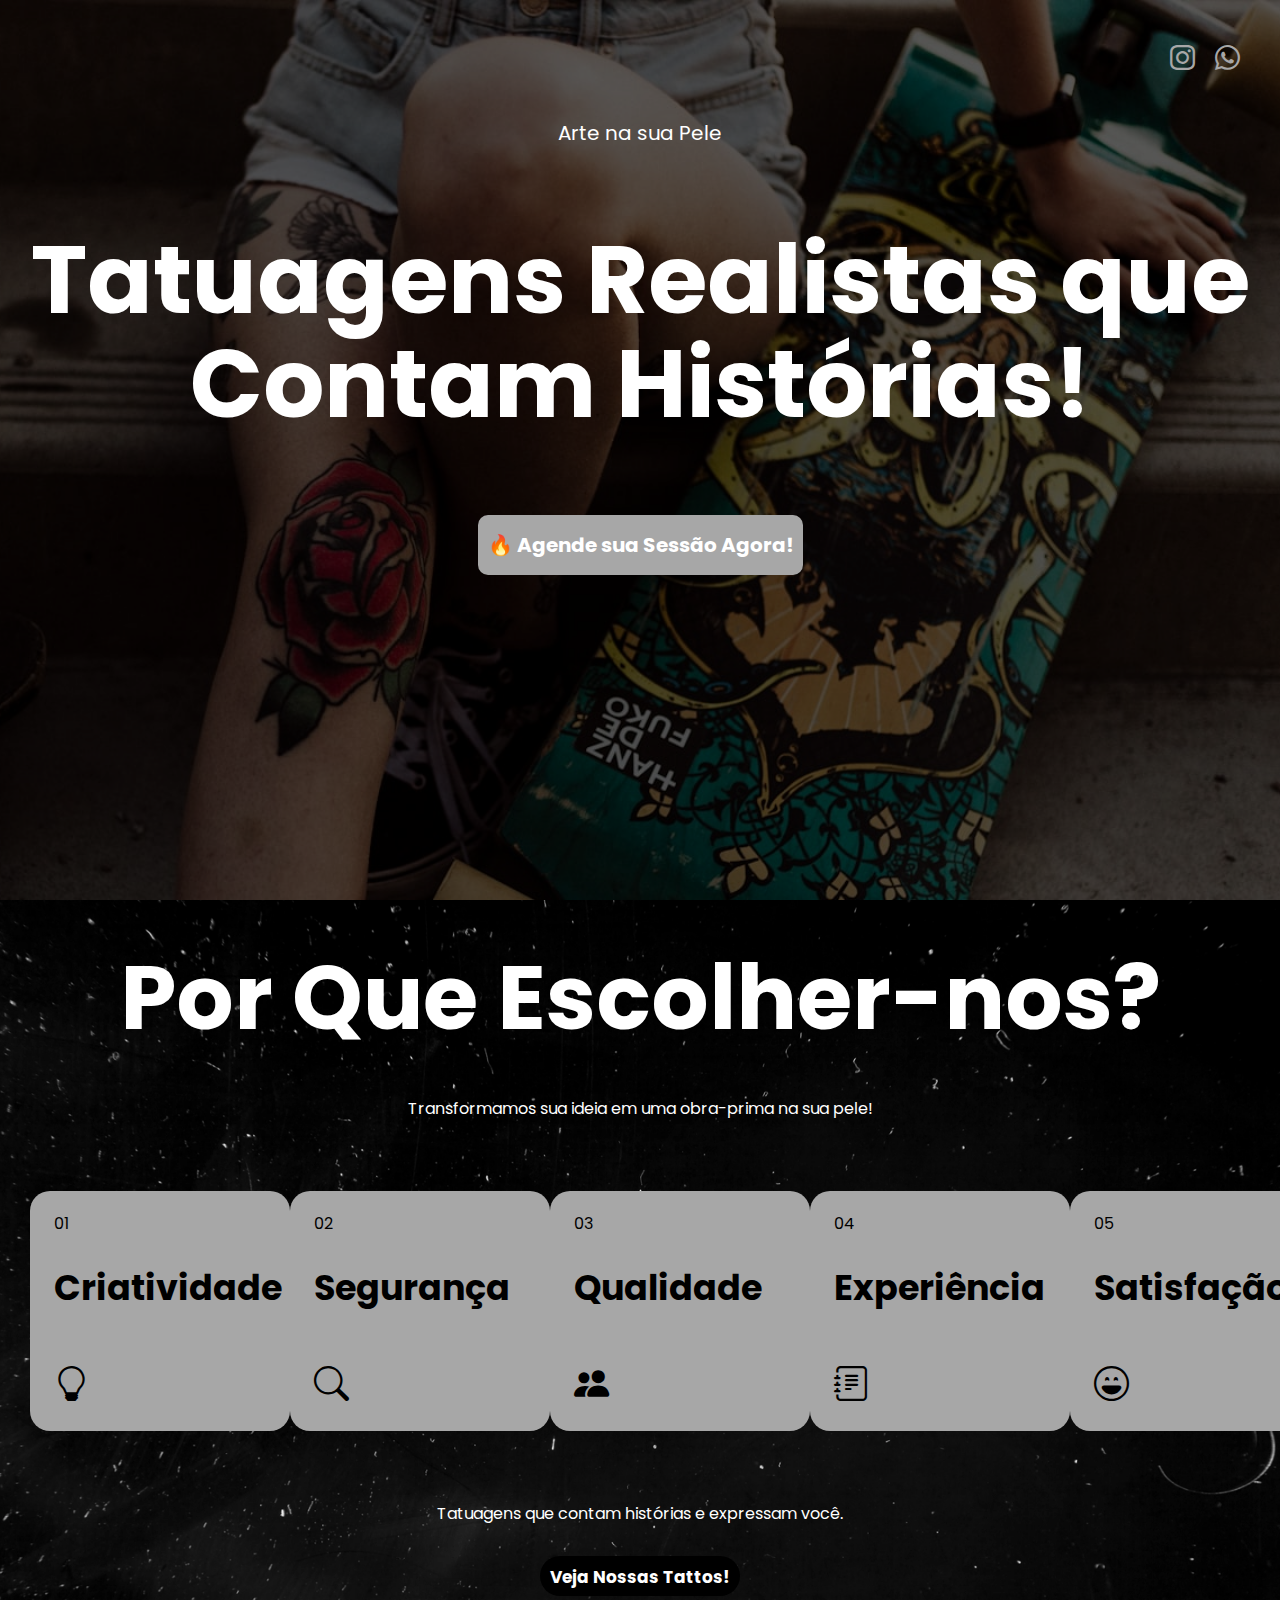
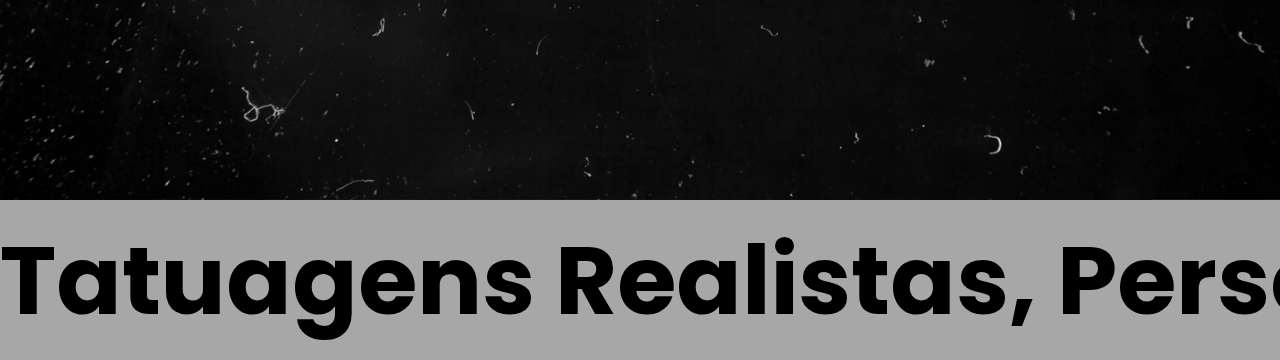
==== index.html @ 401345b1 "Add files via upload" ====
<!DOCTYPE html>
<html lang="pt-br">
<head>
    <meta charset="UTF-8">
    <meta name="viewport" content="width=device-width, initial-scale=1.0">
    <title>Document</title>

    <link rel="stylesheet" href="css/index/style.css">
    <!-- GOOGLE FONTS -->
    <link rel="preconnect" href="https://fonts.googleapis.com">
    <link rel="preconnect" href="https://fonts.gstatic.com" crossorigin>
    <link href="https://fonts.googleapis.com/css2?family=Imperial+Script&family=Poppins:ital,wght@0,100;0,200;0,300;0,400;0,500;0,600;0,700;0,800;0,900;1,100;1,200;1,300;1,400;1,500;1,600;1,700;1,800;1,900&family=Sora:wght@100..800&display=swap" rel="stylesheet">
    <!-- GOOGLE FONTS -->

    <!-- BOOTSTRAP -->
    <link rel="stylesheet" href="https://cdn.jsdelivr.net/npm/bootstrap-icons@1.11.3/font/bootstrap-icons.min.css">
    <!-- BOOTSTRAP -->
</head>
<body>

    <main>
        <section class="home">
            <div class="opacity">

                <div class="socials">
                    <a href=""><i class="bi bi-instagram"></i></a>
                    <a href=""><i class="bi bi-whatsapp"></i></a>
                </div>

                <div class="txt-home">
                    <p>Arte na sua Pele</p>
                    <h1>Tatuagens Realistas que Contam Histórias!</h1>
                    <a href=""><button>🔥 Agende sua Sessão Agora!</button></a>
                </div>
            </div>
        </section>

        <section class="sobre">

            <div class="txt-sobre">
                <h1>Por Que Escolher-nos?</h1>

                <p>Transformamos sua ideia em uma obra-prima na sua pele!</p>

                <div class="container-sobre">

                    <div class="box-sobre">
                        <div class="txt-box-sobre">
                            <p>01</p>
                            <h3>Criatividade</h3>
                        </div>
                        <i class="bi bi-lightbulb"></i>
                    </div>

                    <div class="box-sobre">
                        <div class="txt-box-sobre">
                            <p>02</p>
                            <h3>Segurança</h3>
                        </div>
                        <i class="bi bi-search"></i>
                    </div>

                    <div class="box-sobre">
                        <div class="txt-box-sobre">
                            <p>03</p>
                            <h3>Qualidade</h3>
                        </div>
                        <i class="bi bi-people-fill"></i>
                    </div>

                    <div class="box-sobre">
                        <div class="txt-box-sobre">
                            <p>04</p>
                            <h3>Experiência</h3>
                        </div>
                        <i class="bi bi-journal-text"></i>
                    </div>

                    <div class="box-sobre">
                        <div class="txt-box-sobre">
                            <p>05</p>
                            <h3>Satisfação</h3>
                        </div>
                        <i class="bi bi-emoji-laughing"></i>
                    </div>

                </div>

                <p>Tatuagens que contam histórias e expressam você.</p>
                
                <a href="tattos.html"><button>Veja Nossas Tattos!</button></a>
            </div>

        </section>

        <div class="rolagem">
            <div class="container-rolagem">
                <div class="h1">
                    <h1>
                        Tatuagens Realistas, Personalizadas e Excluisivas *
                    </h1>
                </div>
                <div class="h1">
                    <h1>
                        Tatuagens Realistas, Personalizadas e Excluisivas *
                    </h1>
                </div>
                <div class="h1">
                    <h1>
                        Tatuagens Realistas, Personalizadas e Excluisivas *
                    </h1>
                </div>
                <div class="h1">
                    <h1>
                        Tatuagens Realistas, Personalizadas e Excluisivas *
                    </h1>
                </div>
                <div class="h1">
                    <h1>
                        Tatuagens Realistas, Personalizadas e Excluisivas *
                    </h1>
                </div>
                <div class="h1">
                    <h1>
                        Tatuagens Realistas, Personalizadas e Excluisivas *
                    </h1>
                </div>
                <div class="h1">
                    <h1>
                        Tatuagens Realistas, Personalizadas e Excluisivas *
                    </h1>
                </div>
            </div>
        </div>

    </main>
    
</body>
</html>
---- css/index/style.css ----
* {
  margin: 0;
  padding: 0;
  box-sizing: border-box;
  outline: 0;
  font-family: "Poppins", serif;
  color: var(--text-base-light);
}

img {
  width: 100%;
}

button {
  cursor: pointer;
}

ul li, a {
  list-style: none;
  text-decoration: none;
  color: #a7a7a7;
}

:root {
  --text-base-dark: #000;
  --text-base-light: #fff;
  --text-sub: #a7a7a7;
  --text-base-gray: #787878;
  --bg-icon: #131313;
  --bg-top-bar: #61616142;
}

body {
  background-color: #000000;
  overflow-x: hidden;
}

.home {
  width: 100%;
  height: 100vh;
  background-image: url("../../imgs/fundo.jpeg");
  background-position: center;
  background-size: cover;
  background-repeat: no-repeat;
}

.opacity {
  width: 100%;
  height: 100%;
  background-color: rgba(0, 0, 0, 0.5882352941);
}

.socials {
  width: 100%;
  padding: 40px 40px;
  font-size: 25px;
  gap: 20px;
  display: flex;
  align-items: center;
  justify-content: end;
}

.socials i {
  display: block;
  color: var(--text-sub);
}

.socials i:hover {
  color: var(--text-base-light);
  animation: anima-icon 0.8s infinite alternate ease-in-out;
}

@keyframes anima-icon {
  0% {
    transform: translateY(0) scale(1);
  }
  100% {
    transform: translateY(-5px) scale(1.3);
  }
}
.txt-home {
  width: 100%;
  height: 100%;
  gap: 80px;
  display: flex;
  align-items: center;
  justify-content: baseline;
  flex-direction: column;
}

.txt-home h1 {
  font-size: 6rem;
  line-height: 108%;
  text-align: center;
}

.txt-home p {
  font-size: 20px;
}

.txt-home button {
  width: 325px;
  height: 60px;
  border-radius: 10px;
  border: none;
  background-color: var(--text-sub);
  color: var(--text-base-light);
  font-weight: 700;
  font-size: 20px;
  padding: 8px;
  transition: 1s;
}

.txt-home button:hover {
  background-color: var(--text-base-light);
  color: var(--text-base-dark);
}

section.sobre {
  height: 100vh;
  width: 100%;
  background-image: url("../../imgs/bg.webp");
  background-position: center;
  background-size: cover;
}

.txt-sobre {
  display: flex;
  flex-direction: column;
  align-items: center;
  padding: 30px;
  gap: 30px;
  height: 100%;
  width: 100%;
}

.txt-sobre h1 {
  font-size: 90px;
}

.container-sobre {
  width: 100%;
  height: -moz-fit-content;
  height: fit-content;
  margin: 40px 0;
  display: grid;
  grid-template-columns: repeat(5, 1fr);
  grid-row-gap: 10px;
  align-items: center;
}

.box-sobre {
  padding: 20px 24px;
  border-radius: 20px !important;
  background-color: var(--text-sub);
  flex-grow: 1;
  width: 260px;
  height: 240px;
  gap: 10px;
  transition: 0.8s;
  display: flex;
  flex-direction: column;
  justify-content: space-between;
}

.box-sobre:hover {
  transform: scale(1.01);
  box-shadow: 10px 10px 40px var(--text-sub);
}

.txt-box-sobre {
  gap: 25px;
  display: flex;
  flex-direction: column;
  justify-content: left;
}

.txt-box-sobre p, .txt-box-sobre h3, .box-sobre i {
  color: #000;
}

.txt-box-sobre h3, .box-sobre i {
  font-size: 35px;
}

.txt-sobre button {
  width: 200px;
  height: 40px;
  font-size: 17px;
  font-weight: 700;
  background-color: var(--text-base-dark);
  color: var(--text-base-light);
  padding: 8px;
  border: none;
  border-radius: 30px;
}

.rolagem {
  width: 3000px;
  background-color: var(--text-sub);
}

.container-rolagem {
  background-color: var(--text-sub);
  font-size: 3rem;
  width: 100%;
  height: 160px;
  gap: 30px;
  position: relative;
  display: flex;
  align-items: center;
}

.container-rolagem .h1 {
  max-width: 10000px;
  max-height: 140px;
  animation: rolagem 25s infinite alternate ease-in-out;
  white-space: nowrap;
  display: flex;
  align-items: center;
}

.container-rolagem h1 {
  color: var(--text-base-dark);
}

@keyframes rolagem {
  0% {
    transform: translateX(0);
  }
  100% {
    transform: translateX(-10000px);
  }
}/*# sourceMappingURL=style.css.map */
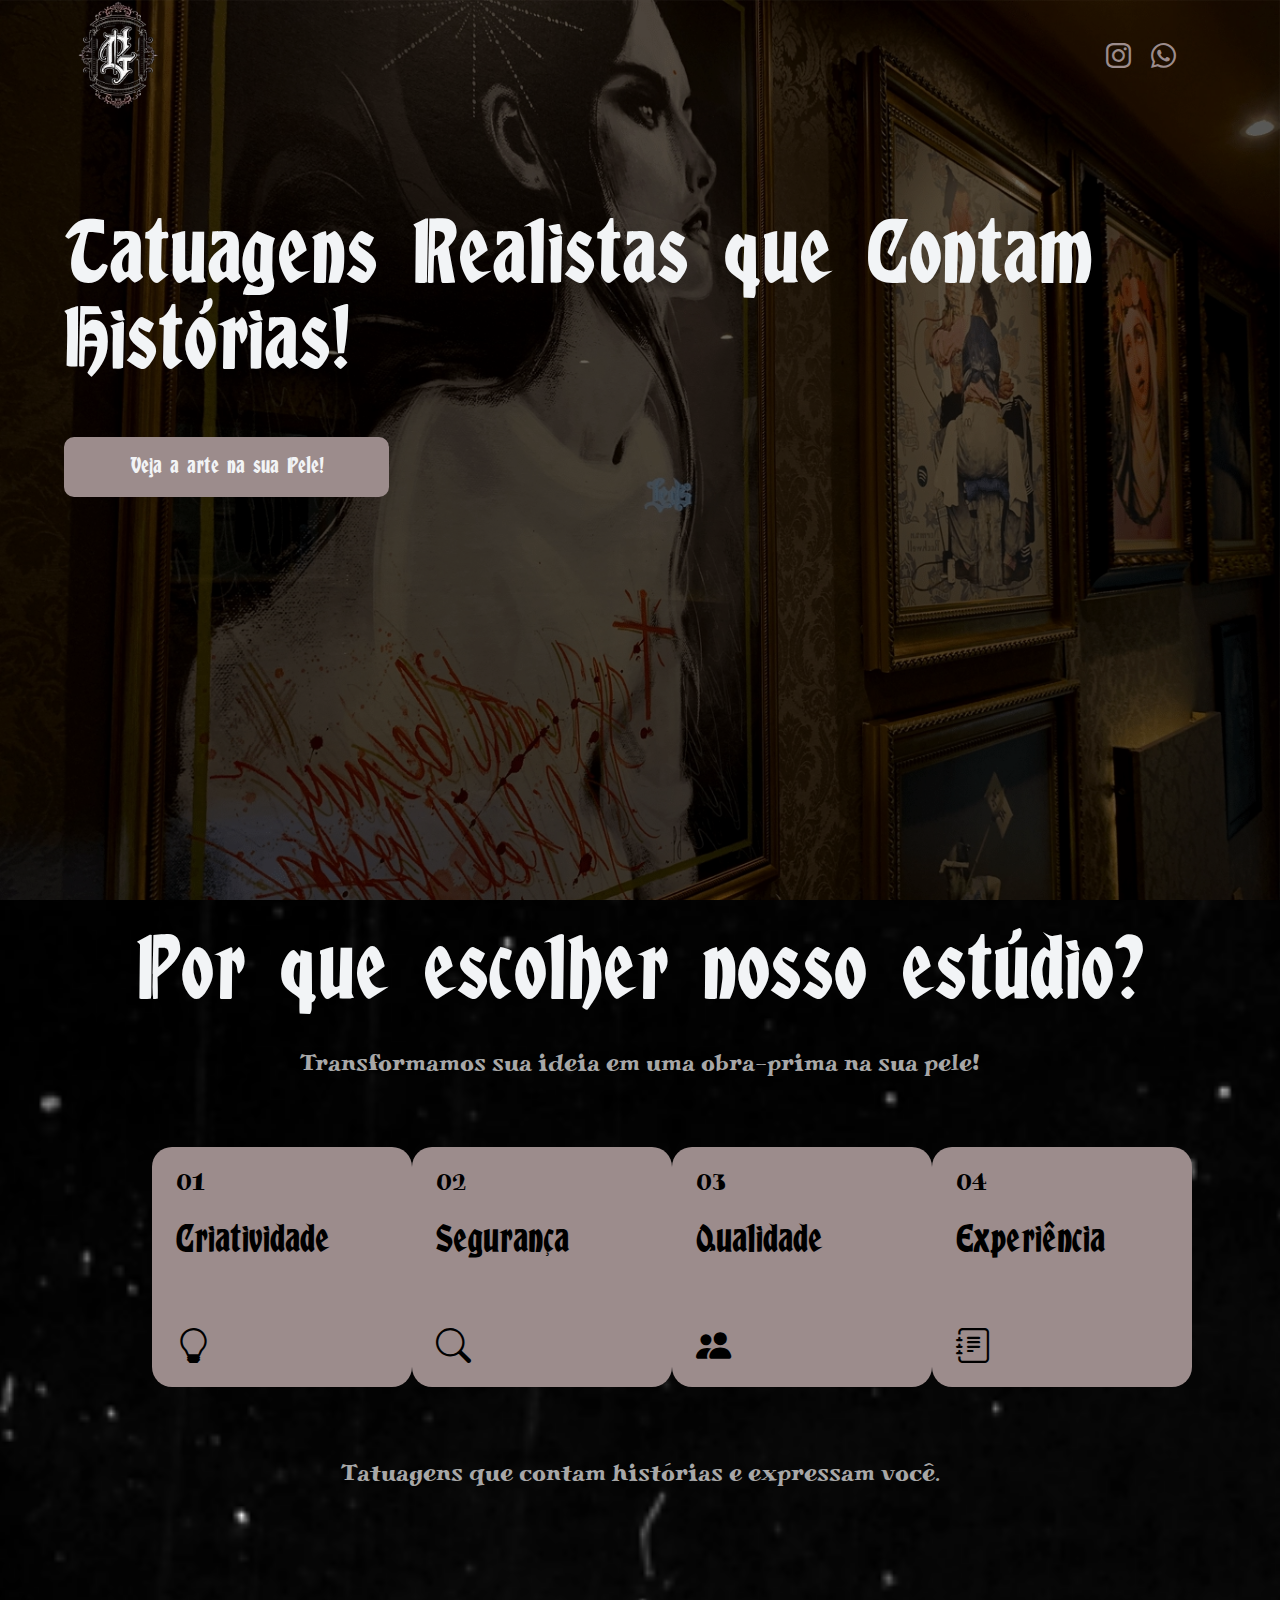
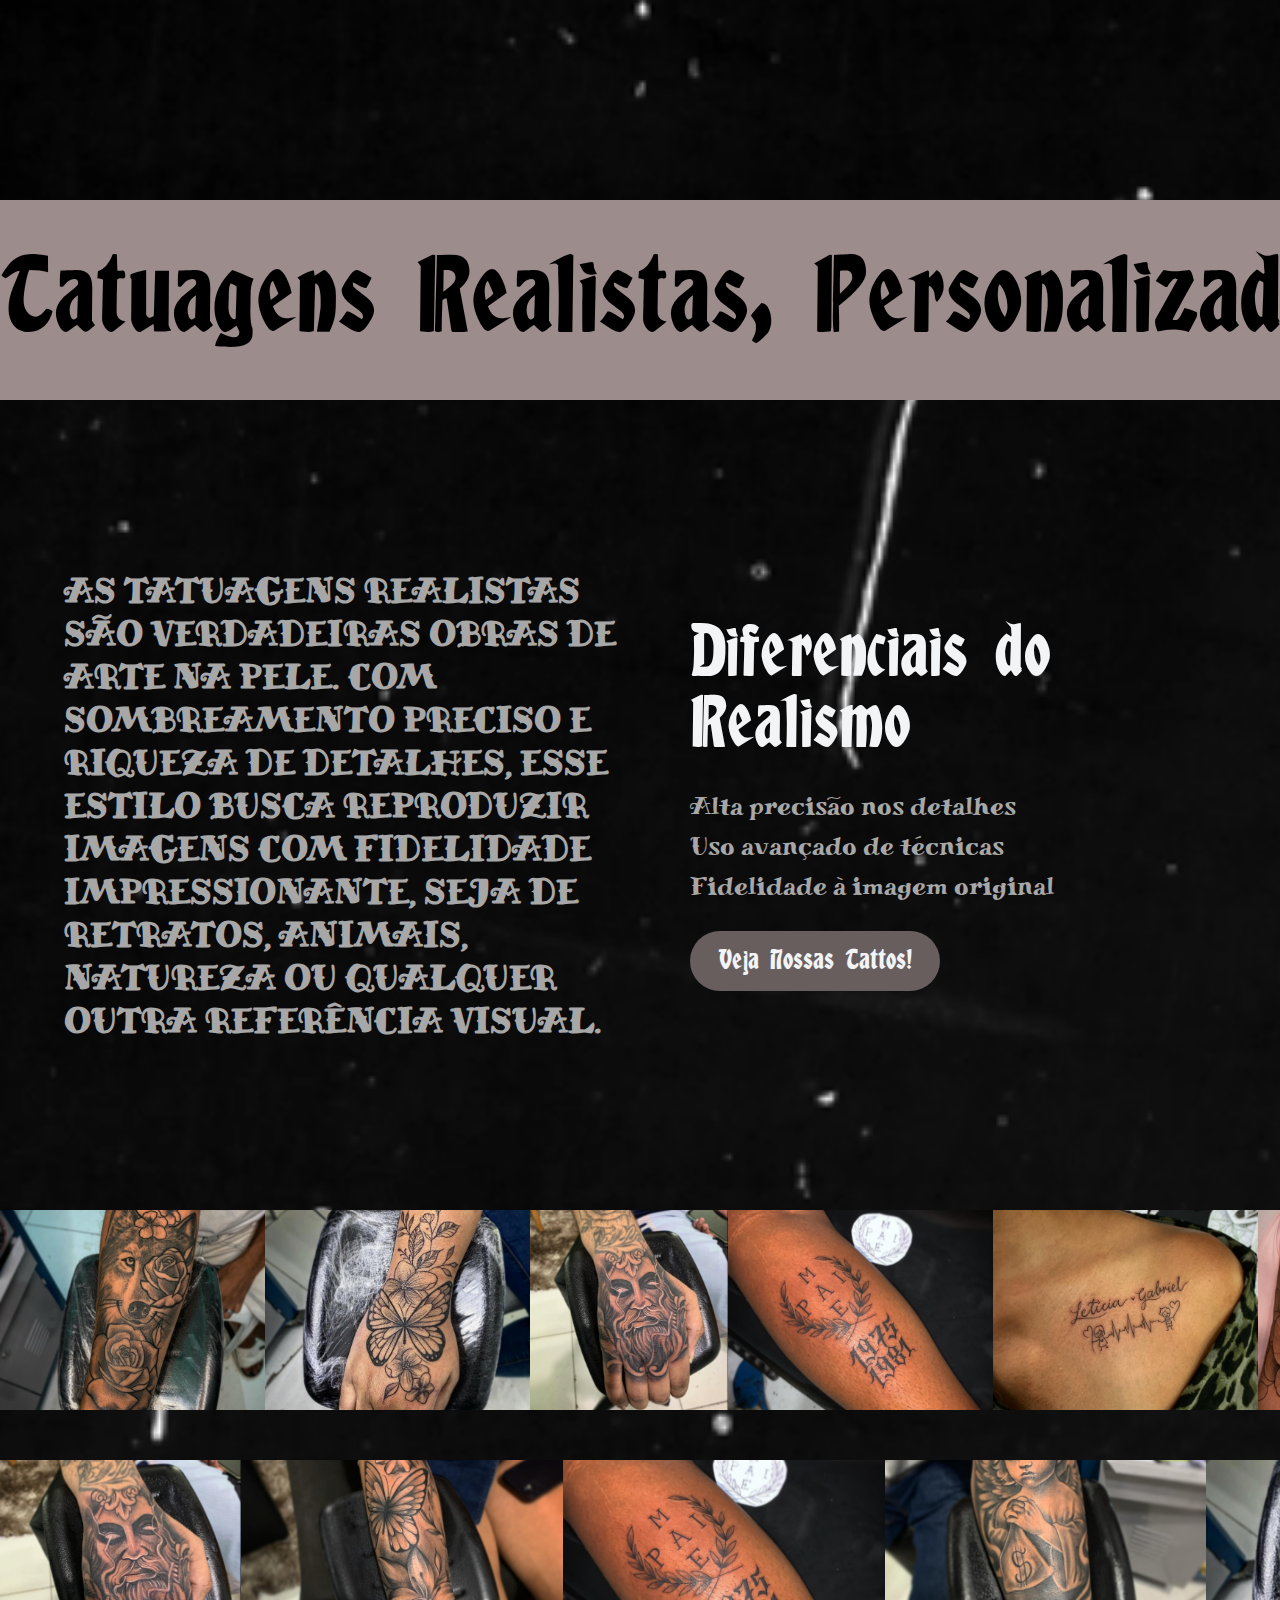
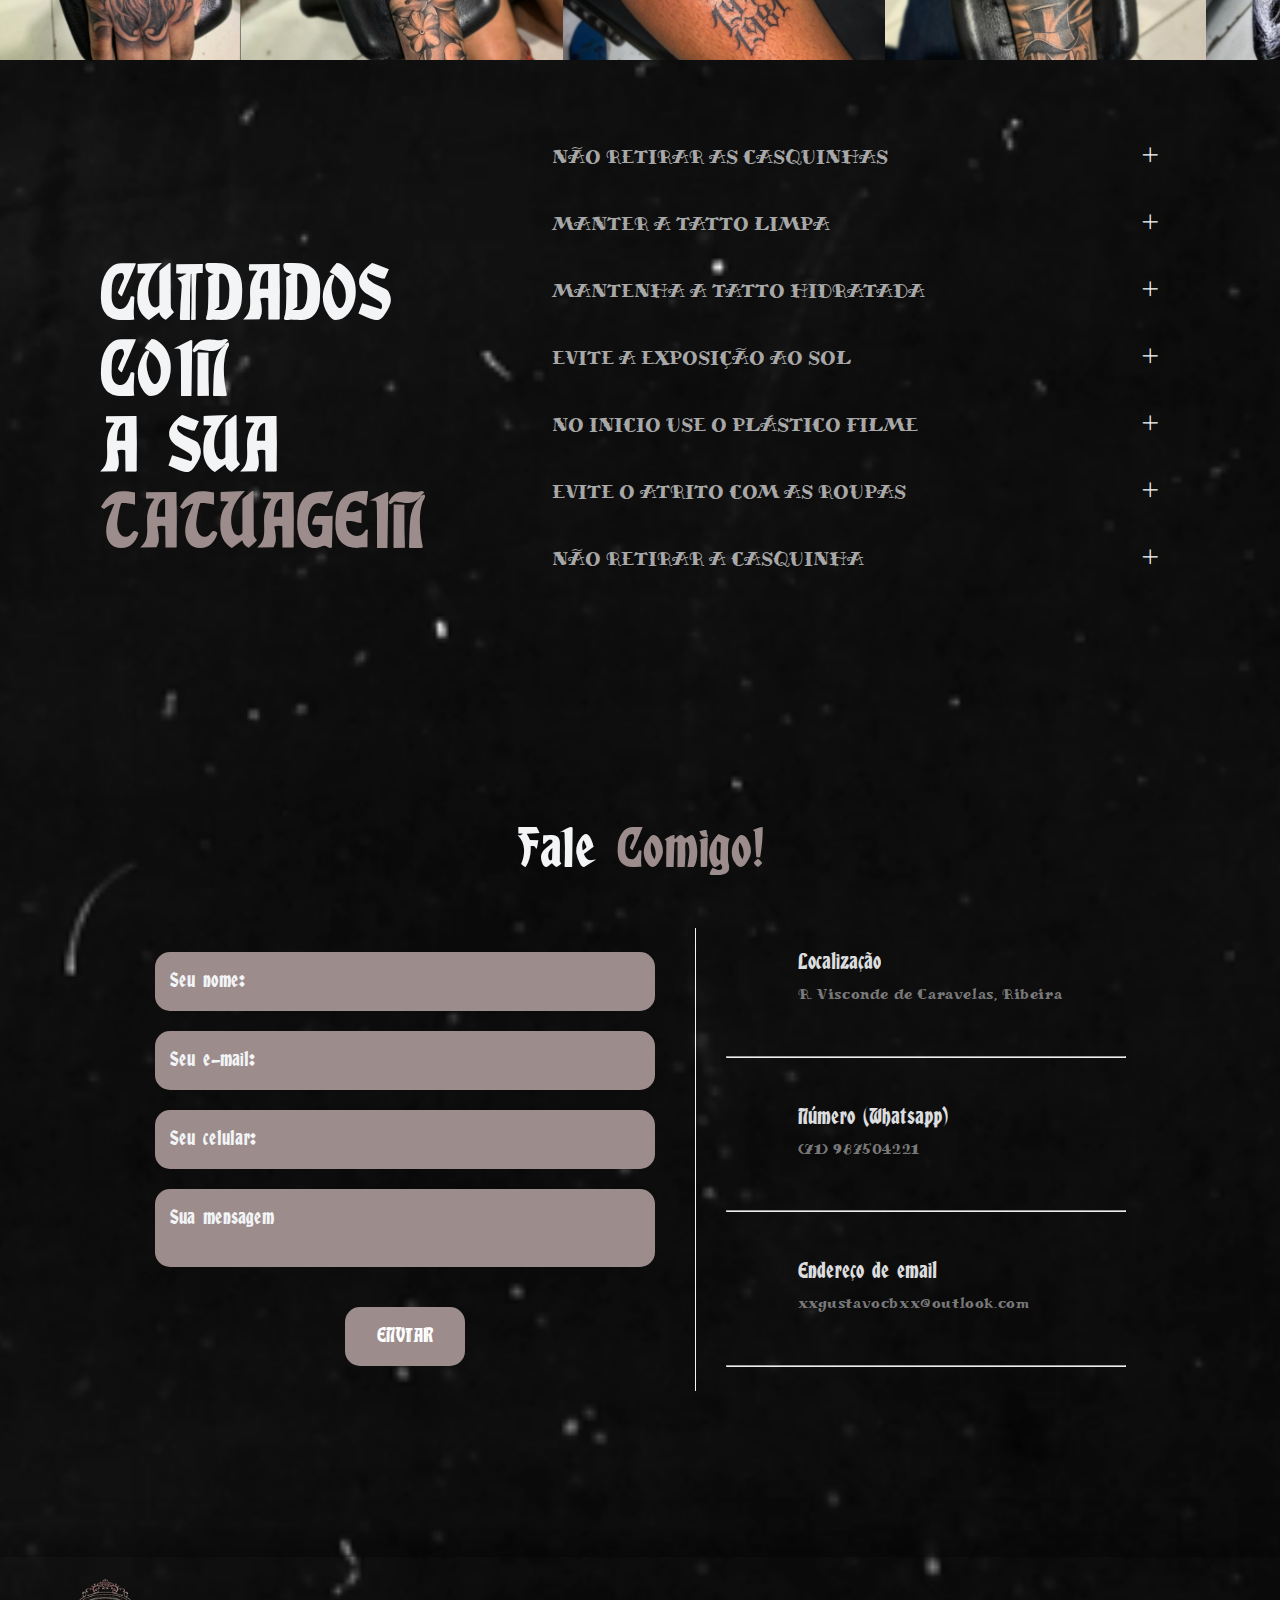
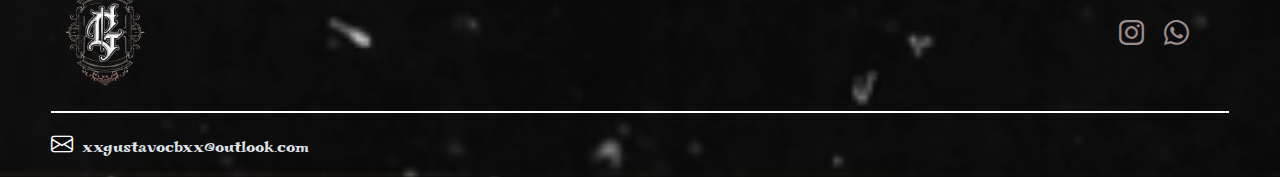
==== commit 752fccd1: "projeto final" ====
--- a/index.html
+++ b/index.html
@@ -3,18 +3,20 @@
 <head>
     <meta charset="UTF-8">
     <meta name="viewport" content="width=device-width, initial-scale=1.0">
-    <title>Document</title>
+    <title>GustavoTattos</title>
 
     <link rel="stylesheet" href="css/index/style.css">
     <!-- GOOGLE FONTS -->
     <link rel="preconnect" href="https://fonts.googleapis.com">
     <link rel="preconnect" href="https://fonts.gstatic.com" crossorigin>
-    <link href="https://fonts.googleapis.com/css2?family=Imperial+Script&family=Poppins:ital,wght@0,100;0,200;0,300;0,400;0,500;0,600;0,700;0,800;0,900;1,100;1,200;1,300;1,400;1,500;1,600;1,700;1,800;1,900&family=Sora:wght@100..800&display=swap" rel="stylesheet">
+    <link href="https://fonts.googleapis.com/css2?family=Creepster&family=Jolly+Lodger&family=Miltonian+Tattoo&family=Poppins:ital,wght@0,100;0,200;0,300;0,400;0,500;0,600;0,700;0,800;0,900;1,100;1,200;1,300;1,400;1,500;1,600;1,700;1,800;1,900&display=swap" rel="stylesheet">
     <!-- GOOGLE FONTS -->
 
     <!-- BOOTSTRAP -->
     <link rel="stylesheet" href="https://cdn.jsdelivr.net/npm/bootstrap-icons@1.11.3/font/bootstrap-icons.min.css">
     <!-- BOOTSTRAP -->
+
+    <link rel="shortcut icon" href="imgs/logo.png" type="image/x-icon">
 </head>
 <body>
 
@@ -22,15 +24,21 @@
         <section class="home">
             <div class="opacity">
 
-                <div class="socials">
-                    <a href=""><i class="bi bi-instagram"></i></a>
-                    <a href=""><i class="bi bi-whatsapp"></i></a>
+                <div class="header-home">
+
+                    <div class="logo">
+                        <img src="imgs/logo.png" alt="logo">
+                    </div>
+
+                    <div class="socials">
+                        <a href="https://www.instagram.com/gustavotattooks?utm_source=ig_web_button_share_sheet&igsh=ZDNlZDc0MzIxNw==" target="_blank"><i class="bi bi-instagram"></i></a>
+                        <a href="https://api.whatsapp.com/send?phone=5571987504221&text=Boa%20Gustavo%2C%20me%20interessei%20pelas%20tattoo%20me%20da%20um%20retorno%21" target="_blank"><i class="bi bi-whatsapp"></i></a>
+                    </div>
                 </div>
 
                 <div class="txt-home">
-                    <p>Arte na sua Pele</p>
                     <h1>Tatuagens Realistas que Contam Histórias!</h1>
-                    <a href=""><button>🔥 Agende sua Sessão Agora!</button></a>
+                    <a href="#portfolio"><button>Veja a arte na sua Pele!</button></a>
                 </div>
             </div>
         </section>
@@ -38,57 +46,66 @@
         <section class="sobre">
 
             <div class="txt-sobre">
-                <h1>Por Que Escolher-nos?</h1>
+                <h1>Por que escolher nosso estúdio?</h1>
 
                 <p>Transformamos sua ideia em uma obra-prima na sua pele!</p>
 
                 <div class="container-sobre">
 
-                    <div class="box-sobre">
-                        <div class="txt-box-sobre">
-                            <p>01</p>
-                            <h3>Criatividade</h3>
-                        </div>
-                        <i class="bi bi-lightbulb"></i>
-                    </div>
-
-                    <div class="box-sobre">
-                        <div class="txt-box-sobre">
-                            <p>02</p>
-                            <h3>Segurança</h3>
-                        </div>
-                        <i class="bi bi-search"></i>
-                    </div>
-
-                    <div class="box-sobre">
-                        <div class="txt-box-sobre">
-                            <p>03</p>
-                            <h3>Qualidade</h3>
-                        </div>
-                        <i class="bi bi-people-fill"></i>
-                    </div>
-
-                    <div class="box-sobre">
-                        <div class="txt-box-sobre">
-                            <p>04</p>
-                            <h3>Experiência</h3>
-                        </div>
-                        <i class="bi bi-journal-text"></i>
-                    </div>
-
-                    <div class="box-sobre">
+                    <a href="#portfolio">
+                        <div class="box-sobre">
+                            <div class="txt-box-sobre">
+                                <p>01</p>
+                                <h3>Criatividade</h3>
+                            </div>
+                            <i class="bi bi-lightbulb"></i>
+                        </div>
+                    </a>
+
+                    <a href="#portfolio">
+                        <div class="box-sobre">
+                            <div class="txt-box-sobre">
+                                <p>02</p>
+                                <h3>Segurança</h3>
+                            </div>
+                            <i class="bi bi-search"></i>
+                        </div>
+    
+                    </a>
+
+                    <a href="#portfolio">
+                        <div class="box-sobre">
+                            <div class="txt-box-sobre">
+                                <p>03</p>
+                                <h3>Qualidade</h3>
+                            </div>
+                            <i class="bi bi-people-fill"></i>
+                        </div>
+                    </a>
+
+                    <a href="#portfolio">
+                        <div class="box-sobre">
+                            <div class="txt-box-sobre">
+                                <p>04</p>
+                                <h3>Experiência</h3>
+                            </div>
+                            <i class="bi bi-journal-text"></i>
+                        </div>
+                    </a>
+
+
+                    <!-- <div class="box-sobre">
                         <div class="txt-box-sobre">
                             <p>05</p>
                             <h3>Satisfação</h3>
                         </div>
                         <i class="bi bi-emoji-laughing"></i>
-                    </div>
-
-                </div>
-
-                <p>Tatuagens que contam histórias e expressam você.</p>
-                
-                <a href="tattos.html"><button>Veja Nossas Tattos!</button></a>
+                    </div> -->
+
+                </div>
+
+                <p class="p-sobre">Tatuagens que contam histórias e expressam você.</p>
+                
             </div>
 
         </section>
@@ -133,7 +150,312 @@
             </div>
         </div>
 
+        <!-- https://veranitattoo.com.br/ -->
+
+        <section id="portfolio" class="portfolio">
+            <div class="txt-portfolio">
+                <div class="txt-left">
+                    <p>As tatuagens realistas são verdadeiras obras de arte na pele. Com sombreamento preciso e riqueza de detalhes, esse estilo busca reproduzir imagens com fidelidade impressionante, seja de retratos, animais, natureza ou qualquer outra referência visual.</p>
+                </div>
+                
+                <div class="txt-right">
+                    <h1>Diferenciais do Realismo</h1>
+                    <ol>
+                        <li>Alta precisão nos detalhes</li>
+                        <li>Uso avançado de técnicas</li>
+                        <li>Fidelidade à imagem original</li>
+                    </ol>
+                    <a href="tattos.html"><button>Veja Nossas Tattos!</button></a>
+                </div>
+            </div>
+
+            <div class="container-portfolio">
+                <div class="rolagem top">
+                    <div class="rolagem-img">
+                        
+                        <div class="img-rolagem">
+                            <img src="imgs/insta2.jpg" alt="tatto">
+                        </div>
+        
+                        <div class="img-rolagem">
+                            <img src="imgs/insta11.jpg" alt="tatto">
+                        </div>
+        
+                        <div class="img-rolagem">
+                            <img src="imgs/insta14.jpg" alt="tatto">
+                        </div>
+        
+                        <div class="img-rolagem">
+                            <img src="imgs/insta5.jpg" alt="tatto">
+                        </div>
+        
+                        <div class="img-rolagem">
+                            <img src="imgs/insta6.jpg" alt="tatto">
+                        </div>
+        
+                        <div class="img-rolagem">
+                            <img src="imgs/insta7.jpg" alt="tatto">
+                        </div>
+        
+                        <div class="img-rolagem">
+                            <img src="imgs/insta8.jpg" alt="tatto">
+                        </div>
+        
+                        <div class="img-rolagem">
+                            <img src="imgs/insta9.jpg" alt="tatto">
+                        </div>
+        
+                        <div class="img-rolagem">
+                            <img src="imgs/insta10.jpg" alt="tatto">
+                        </div>
+        
+                        <div class="img-rolagem">
+                            <img src="imgs/insta11.jpg" alt="tatto">
+                        </div>
+        
+                        <div class="img-rolagem">
+                            <img src="imgs/insta12.jpg" alt="tatto">
+                        </div>
+        
+                        <div class="img-rolagem">
+                            <img src="imgs/insta13.jpg" alt="tatto">
+                        </div>
+                    </div>
+                </div>
+        
+                <div class="rolagem bottom">
+                    <div class="rolagem-img">
+        
+                        <div class="img-rolagem">
+                            <img src="imgs/insta14.jpg" alt="tatto">
+                        </div>
+        
+                        <div class="img-rolagem">
+                            <img src="imgs/insta8.jpg" alt="tatto">
+                        </div>
+        
+                        <div class="img-rolagem">
+                            <img src="imgs/insta5.jpg" alt="tatto">
+                        </div>
+        
+                        <div class="img-rolagem">
+                            <img src="imgs/insta13.jpg" alt="tatto">
+                        </div>
+        
+                        <div class="img-rolagem">
+                            <img src="imgs/insta11.jpg" alt="tatto">
+                        </div>
+        
+                        <div class="img-rolagem">
+                            <img src="imgs/insta2.jpg" alt="tatto">
+                        </div>
+        
+                        <div class="img-rolagem">
+                            <img src="imgs/insta18.jpg" alt="tatto">
+                        </div>
+        
+                        <div class="img-rolagem">
+                            <img src="imgs/insta17.jpg" alt="tatto">
+                        </div>
+        
+                        <div class="img-rolagem">
+                            <img src="imgs/insta16.jpg" alt="tatto">
+                        </div>
+        
+                        <div class="img-rolagem">
+                            <img src="imgs/insta15.jpg" alt="tatto">
+                        </div>
+        
+                    </div>
+                </div>
+            </div>
+
+        </section>
+
+        <section class="seguranca" id="seguranca">
+            <div class="h1">
+                <h1>cuidados com <br>a sua <span>tatuagem</span></h1>
+            </div>
+
+            <div class="txt-seguranca">
+                <div class="informa">
+                    <button class="informa-btn" onclick="mostrarInformation(0)">
+                        <p>
+                            Não Retirar as casquinhas
+                        </p>
+
+                        <i class="bi bi-plus-lg"></i>
+
+                    </button>
+        
+                    <div class="txt-informa">
+                        <p>é normal que a tatuagem recente descanse, faz parte do processo. se você puxar as casquinhas, é possivel que a tinta saia junto, causando falhas.</p>
+                    </div>
+                </div>
+                
+                <div class="informa">
+                    <button class="informa-btn" onclick="mostrarInformation(1)">
+                        <p>
+                            manter a tatto limpa
+                        </p>
+
+                        <i class="bi bi-plus-lg"></i>
+                    </button>
+                    
+                    <div class="txt-informa">
+                        <p>é imprecidivel a limpeza da tatuagem pelo menos 3x ao dia, durante os 5 primeiros dias. retire toda e qualquer secreção para manter a tatto higienizada. lave com sabão neutro e agua, e certifique-se de que a area esteja seca antes de envolver com o plástico novamente.</p>
+                    </div>
+                </div>
+                
+                <div class="informa">
+                    <button class="informa-btn" onclick="mostrarInformation(2)">
+                        <p>
+                            mantenha a tatto hidratada
+                        </p>
+
+                        <i class="bi bi-plus-lg"></i>
+                    </button>
+                    
+                    <div class="txt-informa">
+                        <p>após o terceiro dia inicie a hidratação da tatuagem. não use cremes e pomadas junto com o plástico filme. hidrate a região com produto indicado pelo tatuador.</p>
+                    </div>
+                </div>
+                
+                <div class="informa">
+                    <button class="informa-btn" onclick="mostrarInformation(3)">
+                        <p>
+                            evite a exposição ao sol
+                        </p>
+
+                        <i class="bi bi-plus-lg"></i>
+                    </button>
+                    
+                    <div class="txt-informa">
+                        <p>não exponha a tatuagem ao sol durante os primeiros 20 dias. após este período, faça o uso do fltro solar regulamente.</p>
+                    </div>
+                </div>
+                
+                <div class="informa">
+                    <button class="informa-btn" onclick="mostrarInformation(4)">
+                        <p>
+                            no inicio use o plástico filme
+                        </p>
+
+                        <i class="bi bi-plus-lg"></i>
+                    </button>
+                    
+                    <div class="txt-informa">
+                        <p>durante os 3 primeiros dias é essencial o uso do plástico filme para proteger a região de atrito e bactérias</p>
+                    </div>
+                </div>
+                
+                <div class="informa">
+                    <button class="informa-btn" onclick="mostrarInformation(5)">
+                        <p>
+                            evite o atrito com as roupas
+                        </p>
+
+                        <i class="bi bi-plus-lg"></i>
+                    </button>
+                    
+                    <div class="txt-informa">
+                        <p>roupas muito justas podem prejudicar o processo de cicatrização. assim como bater, escourar ou raspar a região demasiadamente.</p>
+                    </div>
+                </div>
+                
+                <div class="informa">
+                    <button class="informa-btn" onclick="mostrarInformation(6)">
+                        <p>
+                            Não Retirar a casquinha
+                        </p>
+
+                        <i class="bi bi-plus-lg"></i>
+                    </button>
+                    
+                    <div class="txt-informa">
+                        <p>é normal que a tatuagem recente descanse, faz parte do processo. se você puxar as casquinhas, é possivel que a tinta saia junto , causando falhas.</p>
+                    </div>
+                </div>
+            </div>
+        </section>
+
+        <section class="formulario" id="formulario" data-scroll-section>
+            <div class="interface">
+                <h2 class="titulo">Fale <span class="titulo2">Comigo!</span></h2>
+
+                <div class="div-form">
+                    <form target="_blank" action="https://formsubmit.co/xxgustavocbxx@outlook.com" method="POST">
+                        <input name="nome" id="nome" type="text" placeholder="Seu nome:" required>
+                        <input name="email" id="email" type="email" placeholder="Seu e-mail:" required>
+                        <input name="celular" id="celular" type="tel" placeholder="Seu celular:" required>
+                        <!-- submit -->
+                        <input type="hidden" name="_captcha" value="false">
+                        <input type="hidden" nome="_next" valor="https://jhon-d0.github.io/pagina-de-agradecimento/">
+
+
+                        <textarea placeholder="Sua mensagem" name="mensagem" id="mensagem" required></textarea>
+                        <div class="btn-enviar"><input name="enviar" id="enviar" type="submit" value="ENVIAR"></div>
+                    </form>
+
+                    <div class="linha"></div>
+
+                    <div class="contact-infos">
+                        <div class="item">
+                            <i class="ti-location-pin"></i>
+                            <div class="">
+                                <h5>Localização</h5>
+                                <p>R. Visconde de Caravelas, Ribeira</p>
+                            </div>                          
+                        </div>
+                        <hr>
+                        <div class="item">
+                            <i class="ti-mobile"></i>
+                            <div>
+                                <h5>Número (Whatsapp)</h5>
+                                <p>(71) 987504221</p>
+                            </div>                          
+                        </div>
+                        <hr>
+                        <div class="item">
+                            <i class="ti-email"></i>
+                            <div class="mb-0">
+                                <h5>Endereço de email</h5>
+                                <p>xxgustavocbxx@outlook.com</p>
+                            </div>
+                        </div>
+                        <hr>
+                    </div>
+                </div>
+
+            </div>
+        </section>
+
+        <footer>
+            <div class="interface">
+    
+                <div class="line-footer">
+                    <div class="flex">
+                        <div class="logo">
+                            <img src="imgs/logo.png" alt="logo">
+                        </div>
+    
+                        <div class="socials">
+                            <a href="https://www.instagram.com/gustavotattooks?utm_source=ig_web_button_share_sheet&igsh=ZDNlZDc0MzIxNw==" target="_blank"><i class="bi bi-instagram"></i></a>
+                            <a href="https://api.whatsapp.com/send?phone=5571987504221&text=Boa%20Gustavo%2C%20me%20interessei%20pelas%20tattoo%20me%20da%20um%20retorno%21" target="_blank"><i class="bi bi-whatsapp"></i></a>
+                        </div>
+    
+                    </div>
+                 </div> <!--line-footer-->
+    
+                <div class="line-footer borda">
+                    <p><i class="bi bi-envelope">  </i><a href="mailto:xxgustavocbxx@outlook.com">xxgustavocbxx@outlook.com</a></p>
+                </div> <!--line-footer-->
+    
+            </div> <!--interface-->
+        </footer>
+
     </main>
     
+    <script src="js/script.js"></script>   
 </body>
 </html>--- a/css/index/style.css
+++ b/css/index/style.css
@@ -1,10 +1,27 @@
+@charset "UTF-8";
+@font-face {
+  font-family: "font1";
+  src: url("../../fonts/Achafsex.ttf") format("truetype"); /* Altere o nome do arquivo */
+  font-weight: normal;
+  font-style: normal;
+}
+@font-face {
+  font-family: "font2";
+  src: url("../../fonts/AlbertTextBold.otf") format("truetype"); /* Altere o nome do arquivo */
+  font-weight: normal;
+  font-style: normal;
+}
 * {
   margin: 0;
   padding: 0;
   box-sizing: border-box;
   outline: 0;
-  font-family: "Poppins", serif;
+  font-family: "font2", system-ui;
   color: var(--text-base-light);
+}
+
+html {
+  scroll-behavior: smooth;
 }
 
 img {
@@ -15,43 +32,117 @@
   cursor: pointer;
 }
 
-ul li, a {
+li, a, p {
   list-style: none;
   text-decoration: none;
   color: #a7a7a7;
+  font-family: "Miltonian Tattoo", serif;
+}
+
+span {
+  color: var(--text-sub);
 }
 
 :root {
   --text-base-dark: #000;
-  --text-base-light: #fff;
-  --text-sub: #a7a7a7;
-  --text-base-gray: #787878;
+  --text-base-light: #f2f4f6;
+  --text-sub: #9c8c8c;
+  --text-base-gray: #695e5e;
   --bg-icon: #131313;
   --bg-top-bar: #61616142;
+  --white: #f2f4f6;
 }
 
 body {
-  background-color: #000000;
-  overflow-x: hidden;
-}
-
-.home {
-  width: 100%;
-  height: 100vh;
-  background-image: url("../../imgs/fundo.jpeg");
+  background-image: url("../../imgs/bg.webp");
   background-position: center;
   background-size: cover;
+  overflow-x: hidden;
+}
+
+/* ESTILO DO RODAPÉ */
+footer {
+  padding: 0px 4%;
+  box-shadow: 0 0 40px 10px rgba(0, 0, 0, 0.4039215686);
+  background-color: var(--azul-claro);
+  height: -moz-fit-content;
+  height: fit-content;
+}
+
+footer .flex {
+  justify-content: space-between;
+}
+
+footer .line-footer {
+  padding: 20px 0;
+  width: 100%;
+}
+
+footer .socials .social-item {
+  border: 2px solid #dee2e6;
+  color: #dee2e6;
+}
+
+footer .socials .social-item:hover {
+  background-color: var(--white);
+  color: var(--azul-claro);
+}
+
+.flex {
+  display: flex;
+  align-items: center;
+  justify-content: center;
+}
+
+.borda {
+  border-top: 2px solid #fff;
+}
+
+footer .line-footer p i {
+  color: #fff;
+  font-size: 22px;
+}
+
+footer .line-footer p a {
+  color: #dee2e6;
+}
+
+footer .line-footer p a:hover {
+  color: #fff;
+}
+
+.home {
+  width: 100%;
+  height: 100vh;
+  background-image: url("../../imgs/sobre-home-5d9c8c37.webp");
+  background-size: cover;
   background-repeat: no-repeat;
 }
 
+.home .header-home {
+  width: 100%;
+  max-height: 150px;
+  padding: 0 5%;
+  display: flex;
+  align-items: center;
+  justify-content: space-between;
+}
+
+.logo {
+  width: 110px;
+  cursor: pointer;
+}
+
 .opacity {
   width: 100%;
   height: 100%;
   background-color: rgba(0, 0, 0, 0.5882352941);
+  gap: 100px;
+  display: flex;
+  flex-direction: column;
 }
 
 .socials {
-  width: 100%;
   padding: 40px 40px;
   font-size: 25px;
   gap: 20px;
@@ -81,17 +172,18 @@
 .txt-home {
   width: 100%;
   height: 100%;
-  gap: 80px;
-  display: flex;
-  align-items: center;
+  gap: 50px;
+  padding: 0 5%;
+  display: flex;
+  align-items: baseline;
   justify-content: baseline;
   flex-direction: column;
 }
 
 .txt-home h1 {
-  font-size: 6rem;
+  font-size: 5rem;
+  font-weight: 400;
   line-height: 108%;
-  text-align: center;
 }
 
 .txt-home p {
@@ -104,7 +196,7 @@
   border-radius: 10px;
   border: none;
   background-color: var(--text-sub);
-  color: var(--text-base-light);
+  color: var(--white);
   font-weight: 700;
   font-size: 20px;
   padding: 8px;
@@ -112,16 +204,21 @@
 }
 
 .txt-home button:hover {
-  background-color: var(--text-base-light);
-  color: var(--text-base-dark);
+  background: var(--white);
+  color: #6f6363;
 }
 
 section.sobre {
   height: 100vh;
   width: 100%;
-  background-image: url("../../imgs/bg.webp");
-  background-position: center;
-  background-size: cover;
+  background: transparent;
+  display: flex;
+  align-items: center;
+  justify-content: center;
+}
+
+.sobre p {
+  font-size: 24px;
 }
 
 .txt-sobre {
@@ -135,16 +232,17 @@
 }
 
 .txt-sobre h1 {
-  font-size: 90px;
+  font-size: 80px;
+  font-weight: 400;
 }
 
 .container-sobre {
-  width: 100%;
+  width: 80%;
   height: -moz-fit-content;
   height: fit-content;
   margin: 40px 0;
   display: grid;
-  grid-template-columns: repeat(5, 1fr);
+  grid-template-columns: repeat(4, 1fr);
   grid-row-gap: 10px;
   align-items: center;
 }
@@ -168,6 +266,10 @@
   box-shadow: 10px 10px 40px var(--text-sub);
 }
 
+.container-sobre .aportfolio:hover {
+  width: 80%;
+}
+
 .txt-box-sobre {
   gap: 25px;
   display: flex;
@@ -183,52 +285,482 @@
   font-size: 35px;
 }
 
-.txt-sobre button {
-  width: 200px;
-  height: 40px;
-  font-size: 17px;
+.rolagem {
+  width: 3000px;
+  background-color: transparent;
+}
+
+.container-rolagem {
+  background-color: var(--text-sub);
+  font-size: 3rem;
+  width: 100%;
+  height: 200px;
+  gap: 30px;
+  position: relative;
+  cursor: context-menu;
+  display: flex;
+  align-items: center;
+}
+
+.container-rolagem .h1 {
+  max-width: 10000px;
+  max-height: 140px;
+  animation: rolagem 15s infinite alternate ease-in-out;
+  white-space: nowrap;
+  display: flex;
+  align-items: center;
+}
+
+.container-rolagem h1 {
+  color: var(--text-base-dark);
+}
+
+@keyframes rolagem {
+  0% {
+    transform: translateX(0);
+  }
+  100% {
+    transform: translateX(-10000px);
+  }
+}
+section.portfolio {
+  height: 140vh;
+  width: 100%;
+  display: flex;
+  flex-direction: column;
+  justify-content: space-between;
+}
+
+.txt-portfolio {
+  padding: 5%;
+  height: 100%;
+  display: flex;
+  align-items: center;
+  justify-content: center;
+}
+
+.txt-portfolio .txt-right {
+  width: 50%;
+  height: 100%;
+  gap: 30px;
+  padding-left: 50px;
+  display: flex;
+  align-items: baseline;
+  flex-direction: column;
+  justify-content: center;
+}
+
+.txt-portfolio .txt-right ol {
+  display: flex;
+  flex-direction: column;
+  gap: 10px;
+  font-size: 25px;
+  list-style-type: disc;
+}
+
+.txt-portfolio .txt-right h1 {
+  font-size: 65px;
+}
+
+.txt-portfolio .txt-left {
+  width: 50%;
+  height: 100%;
+  text-transform: uppercase;
+  display: flex;
+  align-items: center;
+  flex-direction: column;
+  justify-content: center;
+}
+
+.txt-portfolio .txt-left p {
+  font-size: 35px;
+  font-weight: 600;
+}
+
+.portfolio button {
+  width: 250px;
+  height: 60px;
+  font-size: 25px;
   font-weight: 700;
-  background-color: var(--text-base-dark);
+  background-color: var(--text-base-gray);
   color: var(--text-base-light);
   padding: 8px;
   border: none;
   border-radius: 30px;
-}
-
-.rolagem {
-  width: 3000px;
-  background-color: var(--text-sub);
-}
-
-.container-rolagem {
-  background-color: var(--text-sub);
-  font-size: 3rem;
-  width: 100%;
-  height: 160px;
-  gap: 30px;
+  transition: 1s;
+}
+
+.portfolio button:hover {
+  background: var(--white);
+  color: #6f6363;
+}
+
+.container-portfolio {
+  width: 100%;
+  height: -moz-fit-content;
+  height: fit-content;
+  gap: 50px;
+  display: flex;
+  flex-direction: column;
+}
+
+.rolagem-img {
+  background-color: transparent;
+  width: 100%;
+  max-height: 200px;
+  overflow: hidden;
   position: relative;
   display: flex;
   align-items: center;
 }
 
-.container-rolagem .h1 {
-  max-width: 10000px;
-  max-height: 140px;
-  animation: rolagem 25s infinite alternate ease-in-out;
-  white-space: nowrap;
-  display: flex;
-  align-items: center;
-}
-
-.container-rolagem h1 {
-  color: var(--text-base-dark);
-}
-
-@keyframes rolagem {
+.rolagem.bottom .rolagem-img {
+  margin-right: 100px;
+}
+
+.rolagem.top .img-rolagem {
+  height: 100%;
+  animation: rolagem-right 25s infinite alternate ease-in-out;
+}
+
+.rolagem.bottom .img-rolagem {
+  height: 100%;
+  animation: rolagem-reverse 25s infinite alternate ease-in-out;
+}
+
+@keyframes rolagem-right {
   0% {
     transform: translateX(0);
   }
   100% {
-    transform: translateX(-10000px);
+    transform: translateX(-1490px);
+  }
+}
+@keyframes rolagem-reverse {
+  0% {
+    transform: translateX(-1490px);
+  }
+  100% {
+    transform: translateX(0);
+  }
+}
+.seguranca {
+  width: 100%;
+  height: -moz-fit-content;
+  height: fit-content;
+  padding: 5% 100px;
+  display: flex;
+  align-items: center;
+  justify-content: center;
+}
+
+.seguranca .h1 {
+  width: 40%;
+  height: 200px;
+  font-size: 35px;
+  text-transform: uppercase;
+}
+
+.seguranca .txt-seguranca {
+  width: 60%;
+}
+
+.seguranca .txt-seguranca .informa {
+  width: 100%;
+}
+
+.seguranca .txt-seguranca .informa-btn {
+  width: 100%;
+  padding: 20px;
+  cursor: pointer;
+  background-color: transparent;
+  border: none;
+  display: flex;
+  align-items: center;
+  justify-content: space-between;
+}
+
+.informa-btn p, .informa-btn i {
+  font-size: 20px;
+  text-transform: uppercase;
+}
+
+.seguranca .txt-seguranca .informa-btn:hover {
+  background-color: var(--text-base-gray);
+}
+
+.seguranca .txt-informa {
+  border: 1px solid #fff;
+  max-height: 0;
+  overflow: hidden;
+  transition: max-height 0.4s ease-in-out, opacity 0.4s ease-in-out, padding 0.4s ease-in-out;
+  opacity: 0;
+  padding: 0;
+  display: flex;
+  align-items: center;
+}
+
+.seguranca .txt-informa p {
+  text-transform: uppercase;
+  font-size: 14px;
+}
+
+.txt-informa.active-informa {
+  max-height: 200px; /* Ajuste para um valor adequado */
+  opacity: 1;
+  padding: 5%;
+}
+
+/* ESTILO DO FOMULÁRIO DE CONTATO */
+section.formulario {
+  padding: 80px 4%;
+  width: 100%;
+  height: 100vh;
+  display: flex;
+  align-items: center;
+  justify-content: center;
+}
+
+.titulo {
+  text-align: center;
+  margin-bottom: 50px;
+  font-size: 50px;
+}
+
+.div-form {
+  display: flex;
+  flex-direction: row;
+  width: 1000px;
+  align-items: center;
+  justify-content: center;
+}
+
+.linha {
+  height: 463px;
+  width: 1px;
+  background-color: var(--white);
+  margin-left: 40px;
+}
+
+form {
+  width: 500px;
+  display: flex;
+  flex-direction: column;
+  justify-content: center;
+  gap: 20px;
+}
+
+form input, form textarea {
+  width: 100%;
+  background-color: var(--text-sub);
+  border: 0;
+  outline: none;
+  padding: 20px 15px;
+  border-radius: 15px;
+  font-size: 18px;
+}
+
+form input::-moz-placeholder, form textarea::-moz-placeholder {
+  color: var(--white);
+}
+
+form input::placeholder, form textarea::placeholder {
+  color: var(--white);
+}
+
+form textarea {
+  resize: none;
+  max-height: 200px;
+}
+
+form .btn-enviar {
+  margin-top: 20px;
+  text-align: center;
+}
+
+form .btn-enviar input {
+  width: 120px;
+  background-color: var(--text-sub);
+  color: #fff;
+  font-weight: 700;
+  cursor: pointer;
+  transition: 0.2s;
+}
+
+form .btn-enviar input:hover, form input:hover, form textarea:hover {
+  background-color: var(--white);
+  color: var(--text-base-gray);
+}
+form .btn-enviar input:hover::-moz-placeholder, form input:hover::-moz-placeholder, form textarea:hover::-moz-placeholder {
+  color: var(--text-base-gray);
+}
+form .btn-enviar input:hover::placeholder, form input:hover::placeholder, form textarea:hover::placeholder {
+  color: var(--text-base-gray);
+}
+
+.contact-infos {
+  align-self: center;
+  margin-left: 30px;
+  min-width: 350px;
+  height: 463px;
+  display: flex;
+  align-items: center;
+  justify-content: space-around;
+  flex-direction: column;
+}
+
+.contact-infos hr {
+  width: 100%;
+  background-color: #313238;
+  line-height: 0px;
+}
+
+.contact-infos .item {
+  width: 400px;
+  display: flex;
+  flex-wrap: wrap;
+  gap: 20px;
+  flex-direction: row;
+}
+
+.contact-infos .item i {
+  display: block;
+  width: 40px;
+  font-size: 16px;
+  color: primary;
+  width: 37px;
+  height: 37px;
+  border-radius: 50%;
+  border: 1px solid var(--verde-claro);
+  line-height: 34px;
+  text-align: center;
+  padding: 0 !important;
+  color: var(--verde-claro);
+  margin-right: 15px;
+}
+
+.contact-infos .item i:hover {
+  background-color: var(--verde-claro);
+  color: #fff;
+}
+
+.contact .contact-infos .item div {
+  border-bottom: 1px solid #dee2e6;
+  margin-bottom: 25px;
+  flex-grow: 1;
+}
+
+.contact-infos .item div h5 {
+  margin-bottom: 10px;
+  opacity: 0.9;
+  font-size: 1.25rem;
+  font-weight: 500;
+  line-height: 1.2;
+}
+
+.contact-infos .item div p {
+  opacity: 0.7;
+  font-size: 15px;
+  margin-bottom: 4px;
+  letter-spacing: 0.6px;
+}
+
+section.maps {
+  width: 100%;
+}
+
+.mapa_Local {
+  height: 300px;
+}
+
+.maps iframe {
+  width: 100%;
+  height: 100%;
+}
+
+@media (max-width: 768px) { /* Tablets e celulares grandes */
+  .home {
+    height: 100vh;
+    background-size: cover;
+    background-position: center;
+  }
+  .txt-home {
+    height: -moz-fit-content;
+    height: fit-content;
+    width: 100%;
+    gap: 60px;
+    align-items: center;
+    justify-content: center;
+  }
+  .txt-home h1 {
+    font-size: 3rem;
+    line-height: 100%;
+  }
+  section.sobre {
+    height: -moz-fit-content;
+    height: fit-content;
+  }
+  .txt-sobre h1 {
+    font-size: 2rem;
+    line-height: 100%;
+  }
+  .container-sobre {
+    display: grid;
+    grid-template-columns: none;
+    grid-template-rows: repeat(4, 1fr);
+    grid-row-gap: 20px;
+    justify-content: center;
+  }
+  .p-sobre {
+    display: none;
+  }
+  section.portfolio {
+    padding: 10% 0;
+    height: -moz-fit-content;
+    height: fit-content;
+  }
+  .txt-portfolio .txt-right {
+    width: 100%;
+    gap: 50px;
+    padding-left: 0;
+    align-items: center;
+  }
+  .txt-right h1 {
+    font-size: 3rem;
+  }
+  .txt-portfolio .txt-right ol {
+    font-size: 1.3rem;
+  }
+  .txt-portfolio .txt-left {
+    display: none;
+  }
+  .portfolio button {
+    margin-bottom: 40px;
+  }
+  .seguranca {
+    padding: 5% 0;
+    gap: 10px;
+    justify-content: space-between;
+    flex-direction: column;
+  }
+  .seguranca .h1 {
+    width: 100%;
+    height: -moz-fit-content;
+    height: fit-content;
+    text-align: center;
+    text-transform: uppercase;
+  }
+  .seguranca .txt-seguranca {
+    width: 100%;
+  }
+  .linha {
+    display: none;
+  }
+  form {
+    width: 100vw;
+    padding: 0px 20px;
+  }
+  .contact-infos {
+    display: none;
   }
 }/*# sourceMappingURL=style.css.map */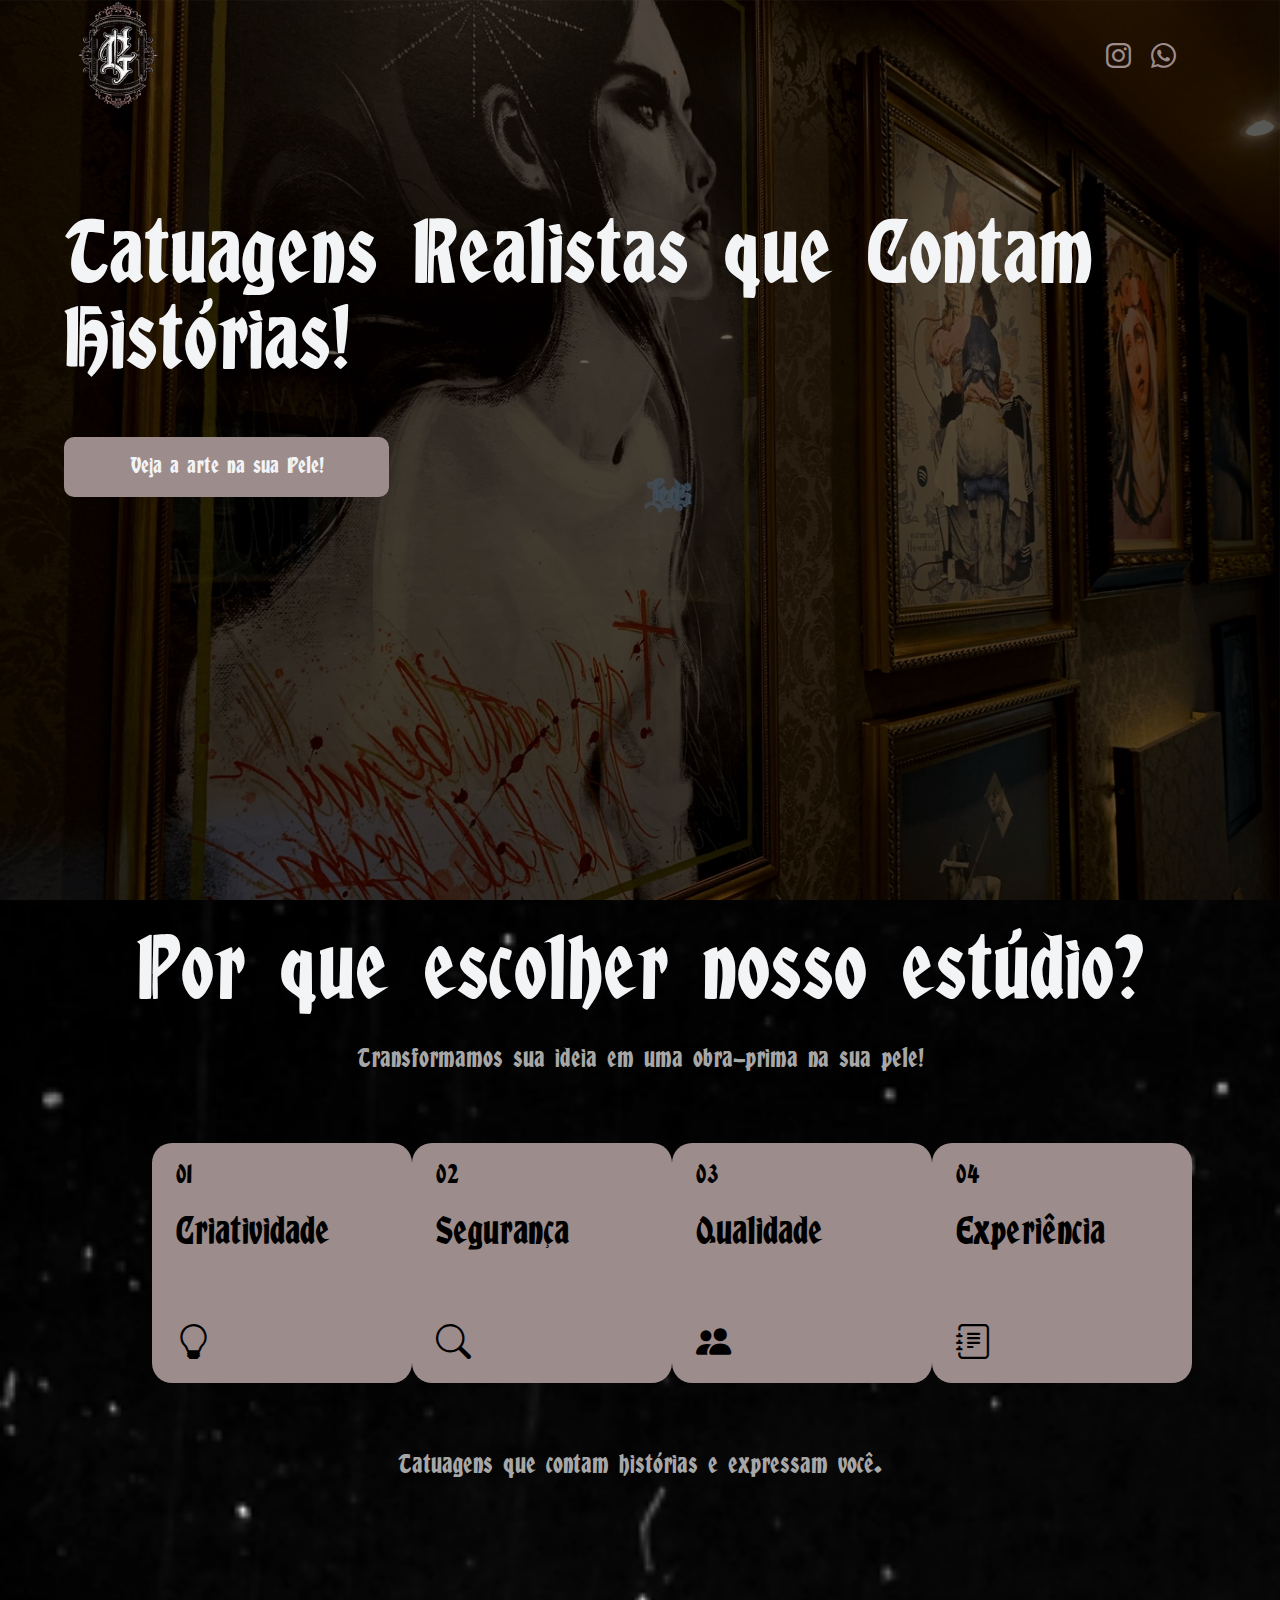
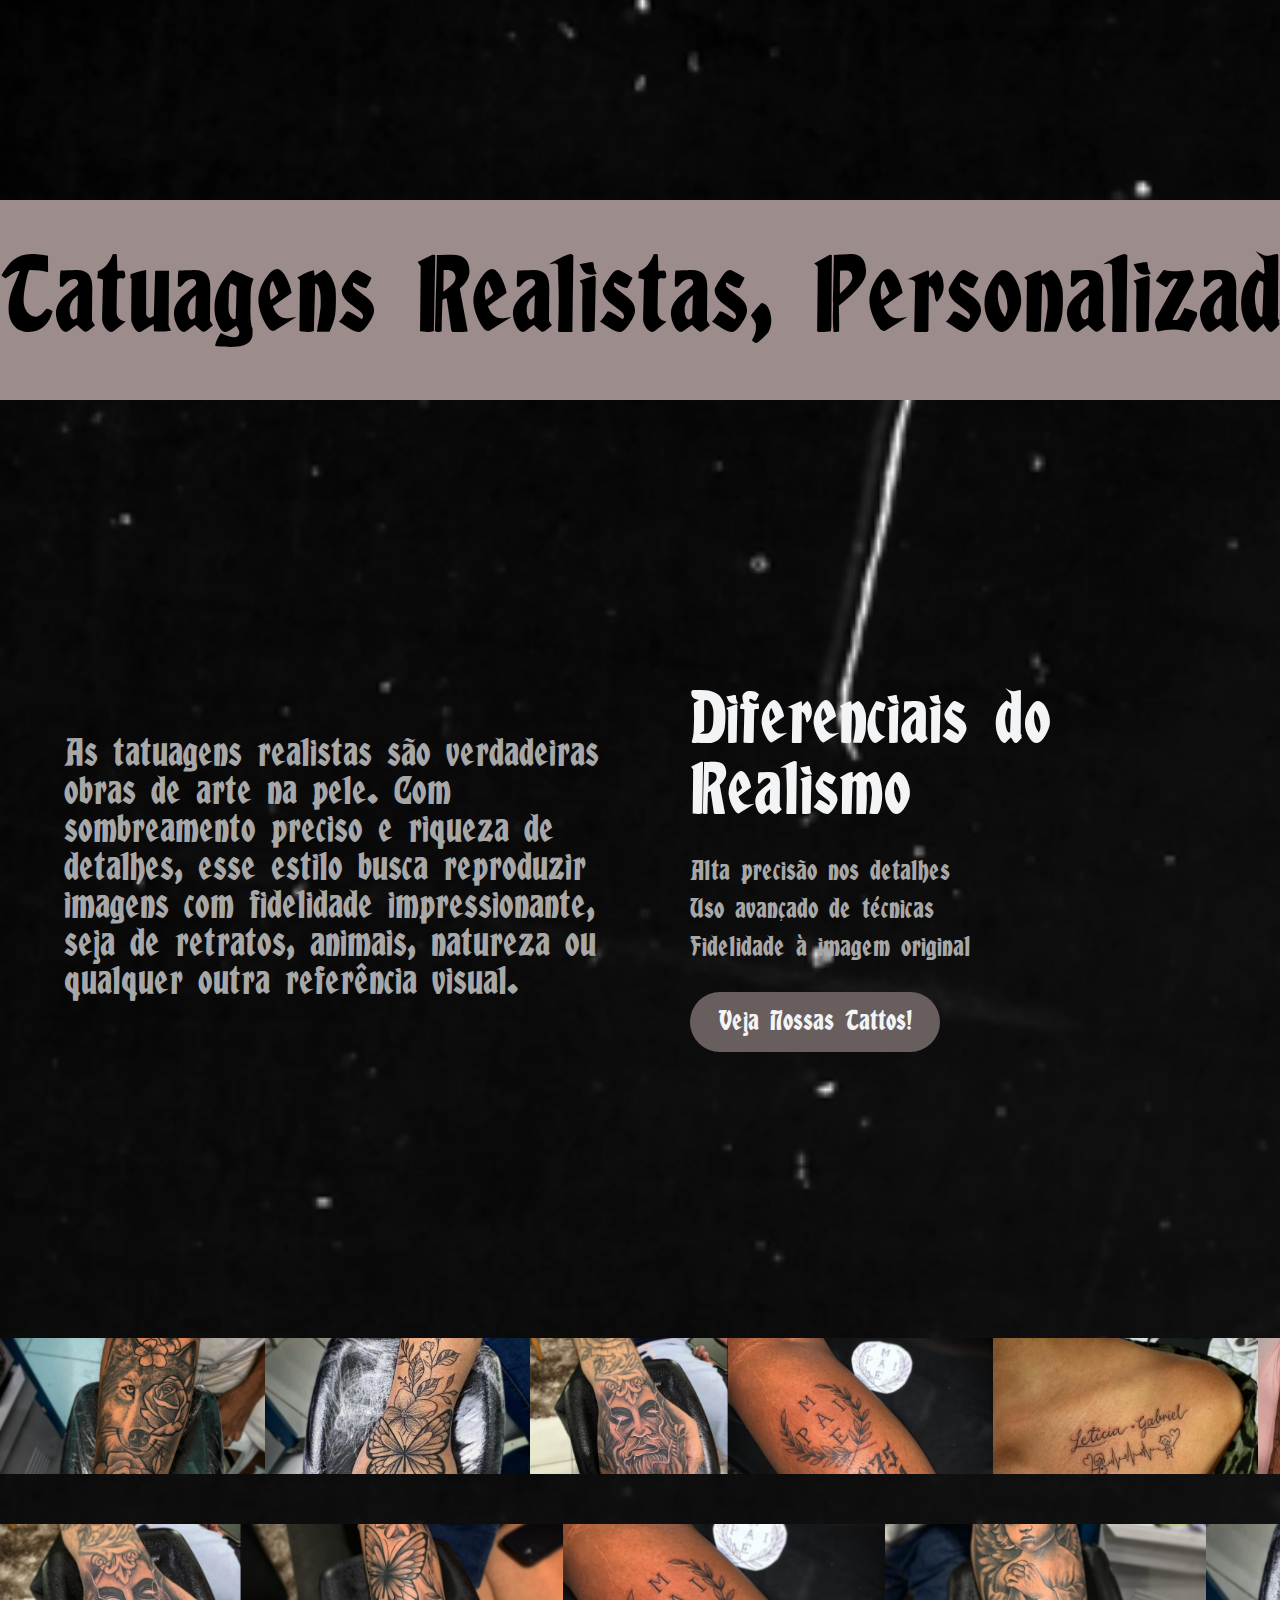
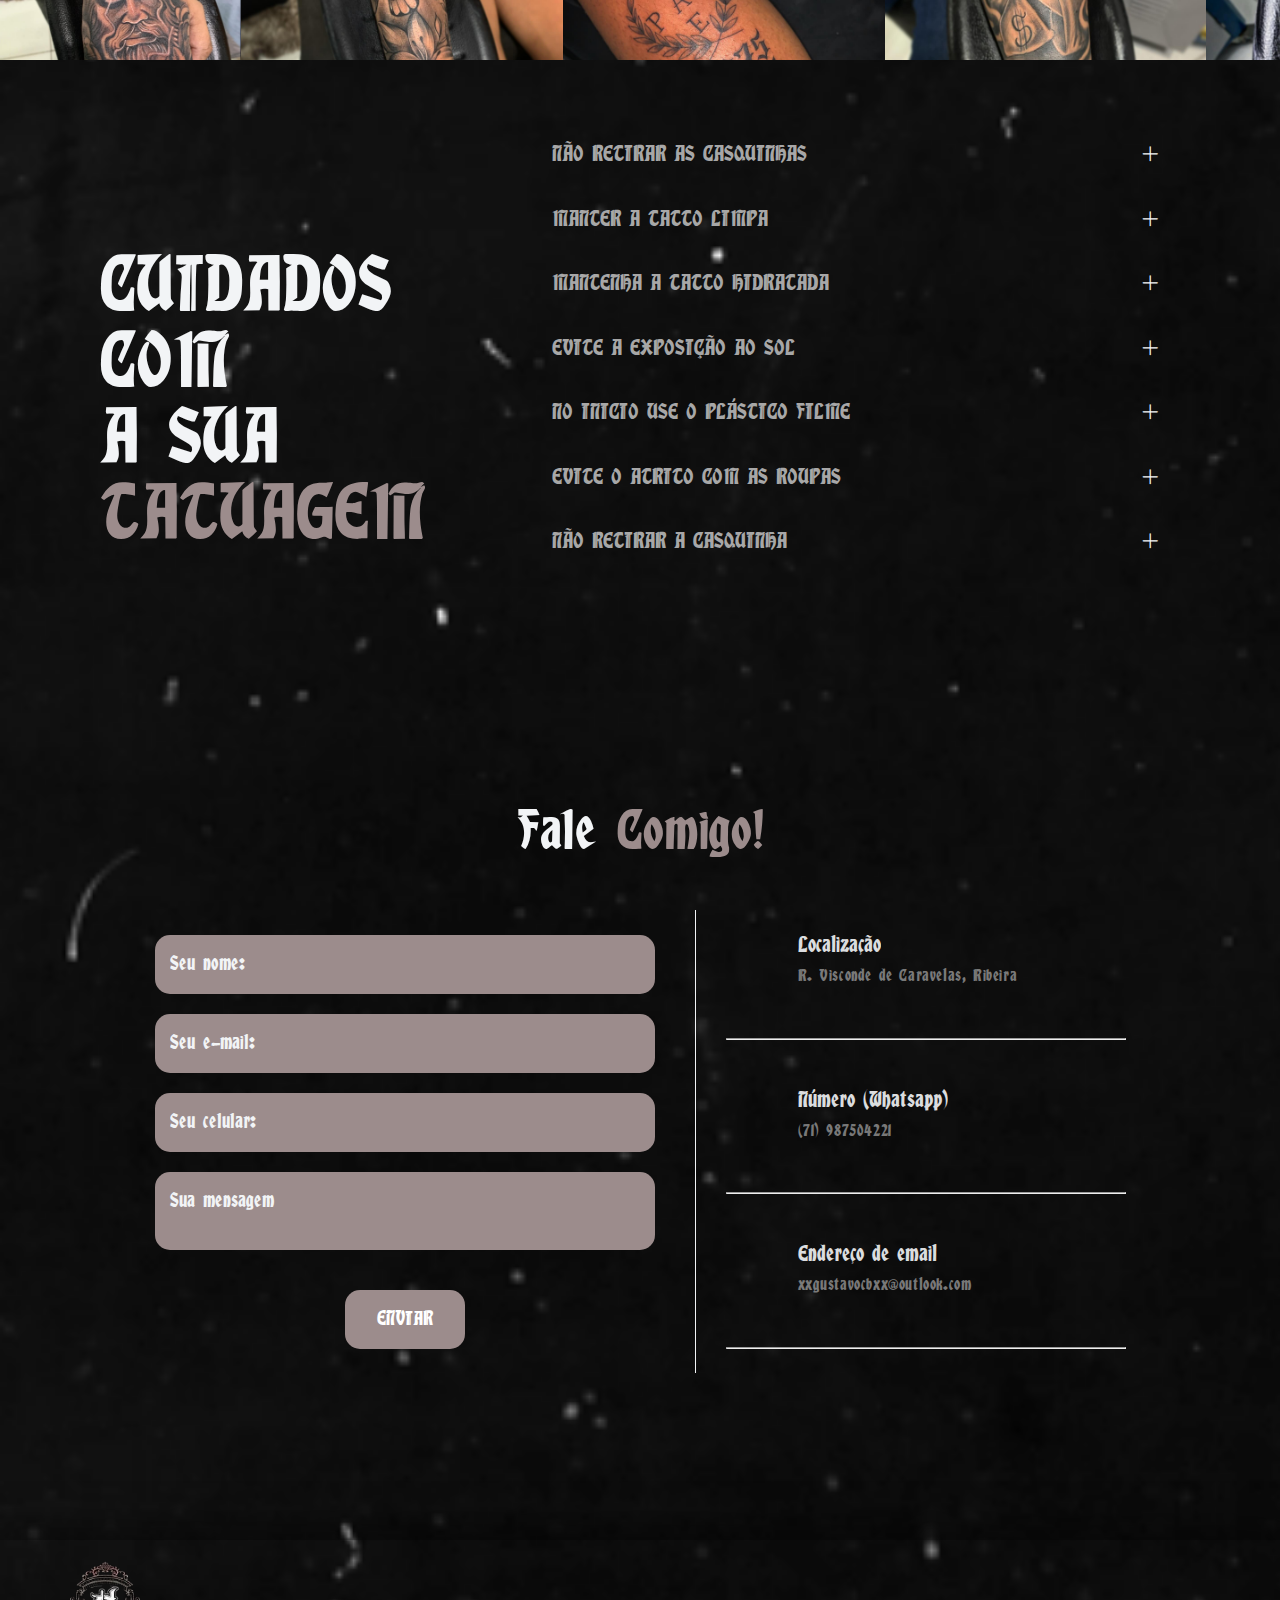
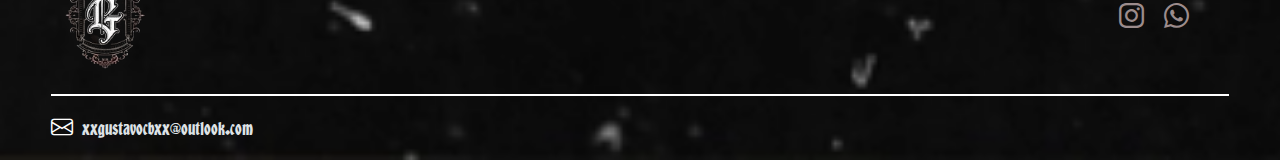
==== commit 9081b9f1: "Add files via upload" ====
--- a/index.html
+++ b/index.html
@@ -3,13 +3,14 @@
 <head>
     <meta charset="UTF-8">
     <meta name="viewport" content="width=device-width, initial-scale=1.0">
+    
     <title>GustavoTattos</title>
 
     <link rel="stylesheet" href="css/index/style.css">
     <!-- GOOGLE FONTS -->
     <link rel="preconnect" href="https://fonts.googleapis.com">
-    <link rel="preconnect" href="https://fonts.gstatic.com" crossorigin>
-    <link href="https://fonts.googleapis.com/css2?family=Creepster&family=Jolly+Lodger&family=Miltonian+Tattoo&family=Poppins:ital,wght@0,100;0,200;0,300;0,400;0,500;0,600;0,700;0,800;0,900;1,100;1,200;1,300;1,400;1,500;1,600;1,700;1,800;1,900&display=swap" rel="stylesheet">
+<link rel="preconnect" href="https://fonts.gstatic.com" crossorigin>
+<link href="https://fonts.googleapis.com/css2?family=Emilys+Candy&family=Poppins:ital,wght@0,100;0,200;0,300;0,400;0,500;0,600;0,700;0,800;0,900;1,100;1,200;1,300;1,400;1,500;1,600;1,700;1,800;1,900&family=Shadows+Into+Light&display=swap" rel="stylesheet">
     <!-- GOOGLE FONTS -->
 
     <!-- BOOTSTRAP -->
--- a/css/index/style.css
+++ b/css/index/style.css
@@ -36,7 +36,7 @@
   list-style: none;
   text-decoration: none;
   color: #a7a7a7;
-  font-family: "Miltonian Tattoo", serif;
+  font-family: "font2", serif;
 }
 
 span {
@@ -57,7 +57,12 @@
   background-image: url("../../imgs/bg.webp");
   background-position: center;
   background-size: cover;
+  background-repeat: no-repeat;
   overflow-x: hidden;
+}
+
+html, body {
+  max-width: 100%;
 }
 
 /* ESTILO DO RODAPÉ */
@@ -78,11 +83,6 @@
   width: 100%;
 }
 
-footer .socials .social-item {
-  border: 2px solid #dee2e6;
-  color: #dee2e6;
-}
-
 footer .socials .social-item:hover {
   background-color: var(--white);
   color: var(--azul-claro);
@@ -111,6 +111,38 @@
   color: #fff;
 }
 
+.logo {
+  width: 110px;
+  cursor: pointer;
+}
+
+.socials {
+  padding: 40px 40px;
+  font-size: 25px;
+  gap: 20px;
+  display: flex;
+  align-items: center;
+  justify-content: end;
+}
+
+.socials i {
+  display: block;
+  color: var(--text-sub);
+}
+
+.socials i:hover {
+  color: var(--text-base-light);
+  animation: anima-icon 0.8s infinite alternate ease-in-out;
+}
+
+@keyframes anima-icon {
+  0% {
+    transform: translateY(0) scale(1);
+  }
+  100% {
+    transform: translateY(-5px) scale(1.3);
+  }
+}
 .home {
   width: 100%;
   height: 100vh;
@@ -288,6 +320,7 @@
 .rolagem {
   width: 3000px;
   background-color: transparent;
+  overflow: hidden;
 }
 
 .container-rolagem {
@@ -365,7 +398,6 @@
 .txt-portfolio .txt-left {
   width: 50%;
   height: 100%;
-  text-transform: uppercase;
   display: flex;
   align-items: center;
   flex-direction: column;
@@ -374,7 +406,8 @@
 
 .txt-portfolio .txt-left p {
   font-size: 35px;
-  font-weight: 600;
+  font-weight: 300;
+  font-family: "font2";
 }
 
 .portfolio button {
@@ -400,6 +433,7 @@
   height: -moz-fit-content;
   height: fit-content;
   gap: 50px;
+  overflow: hidden;
   display: flex;
   flex-direction: column;
 }
@@ -665,19 +699,6 @@
   letter-spacing: 0.6px;
 }
 
-section.maps {
-  width: 100%;
-}
-
-.mapa_Local {
-  height: 300px;
-}
-
-.maps iframe {
-  width: 100%;
-  height: 100%;
-}
-
 @media (max-width: 768px) { /* Tablets e celulares grandes */
   .home {
     height: 100vh;
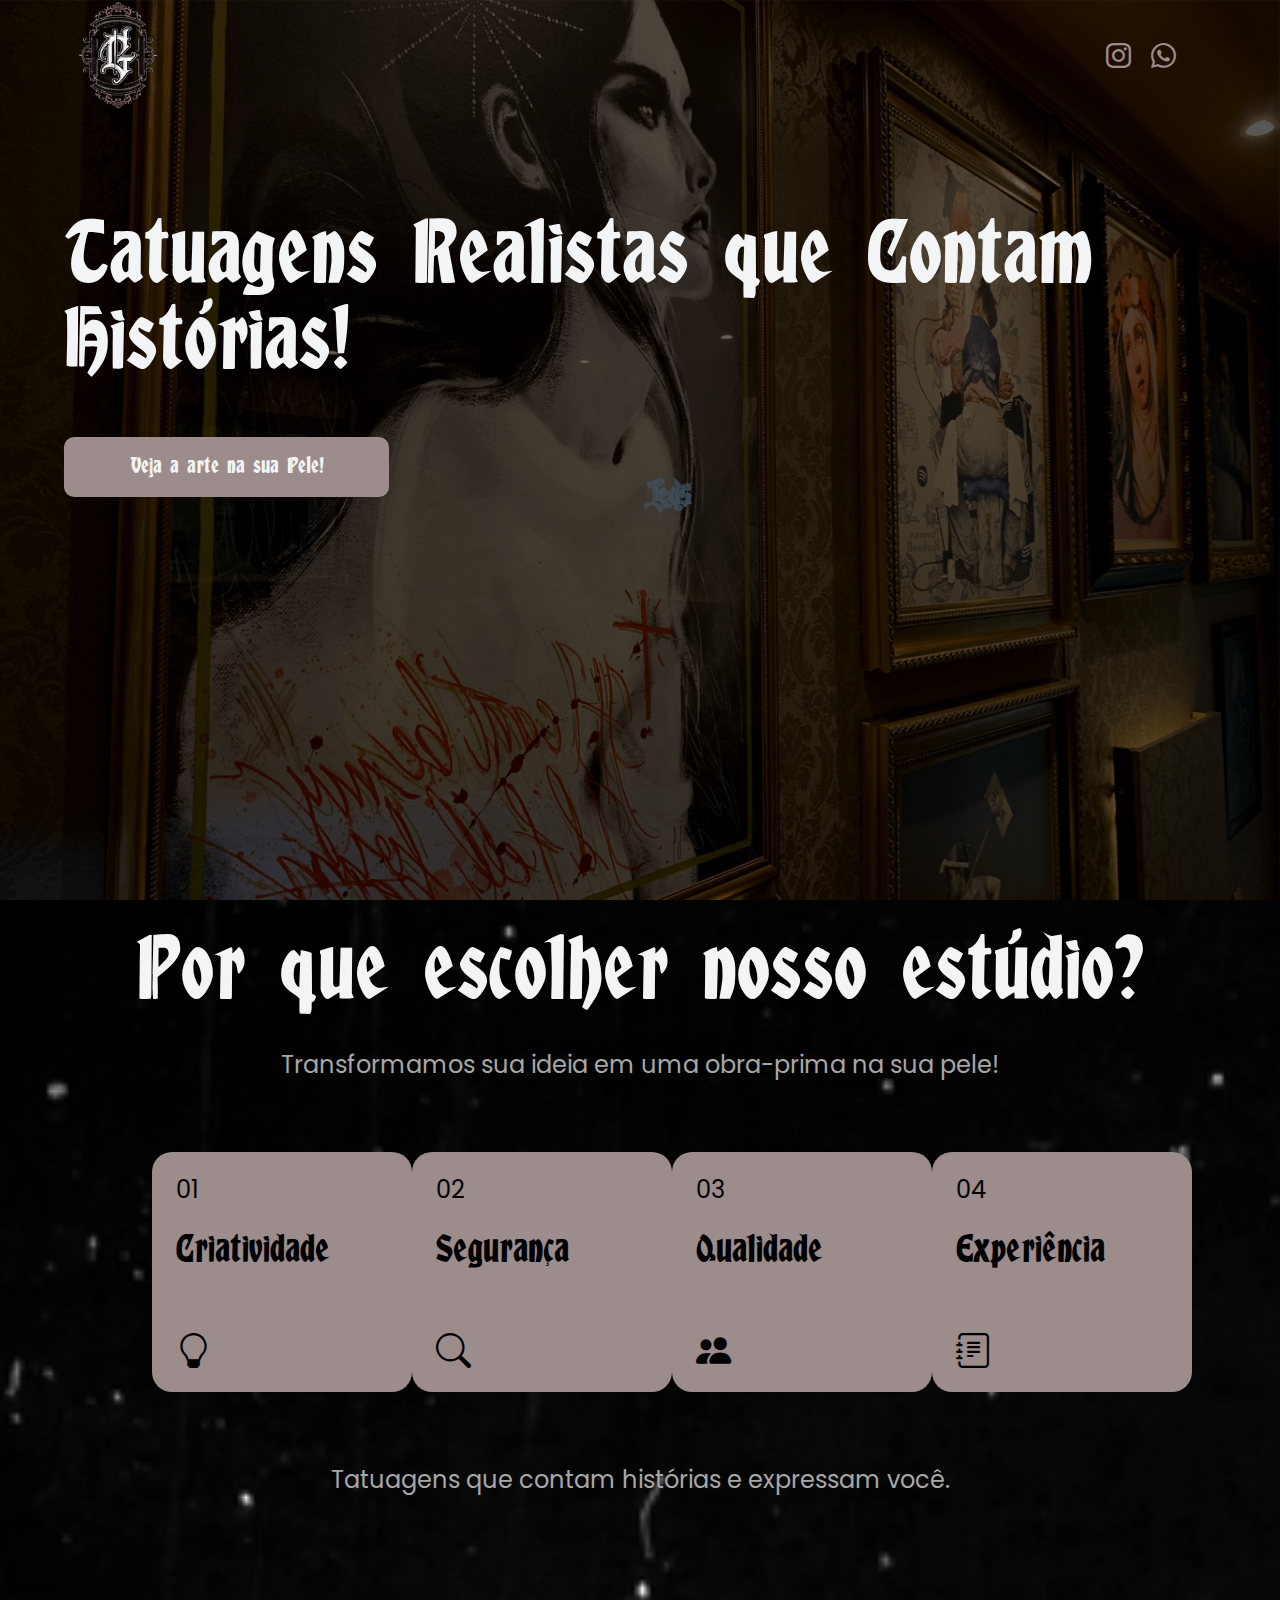
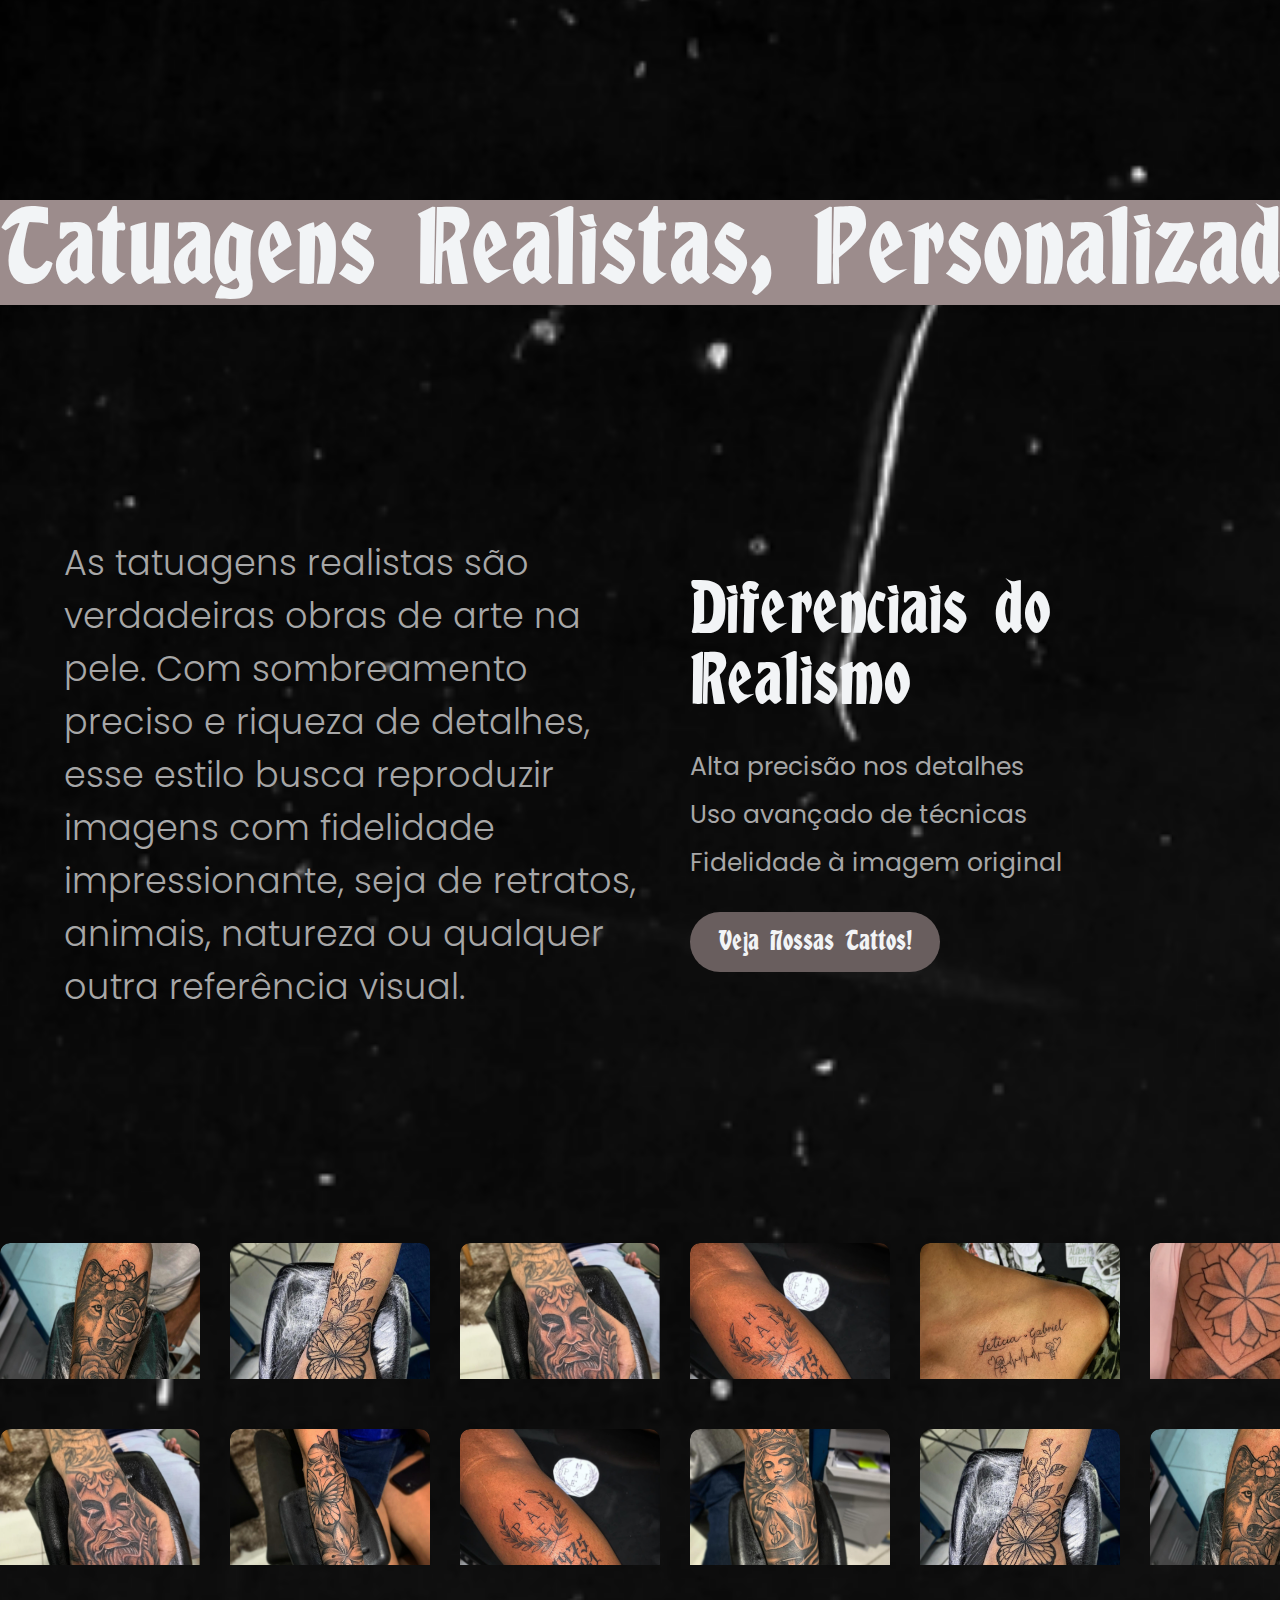
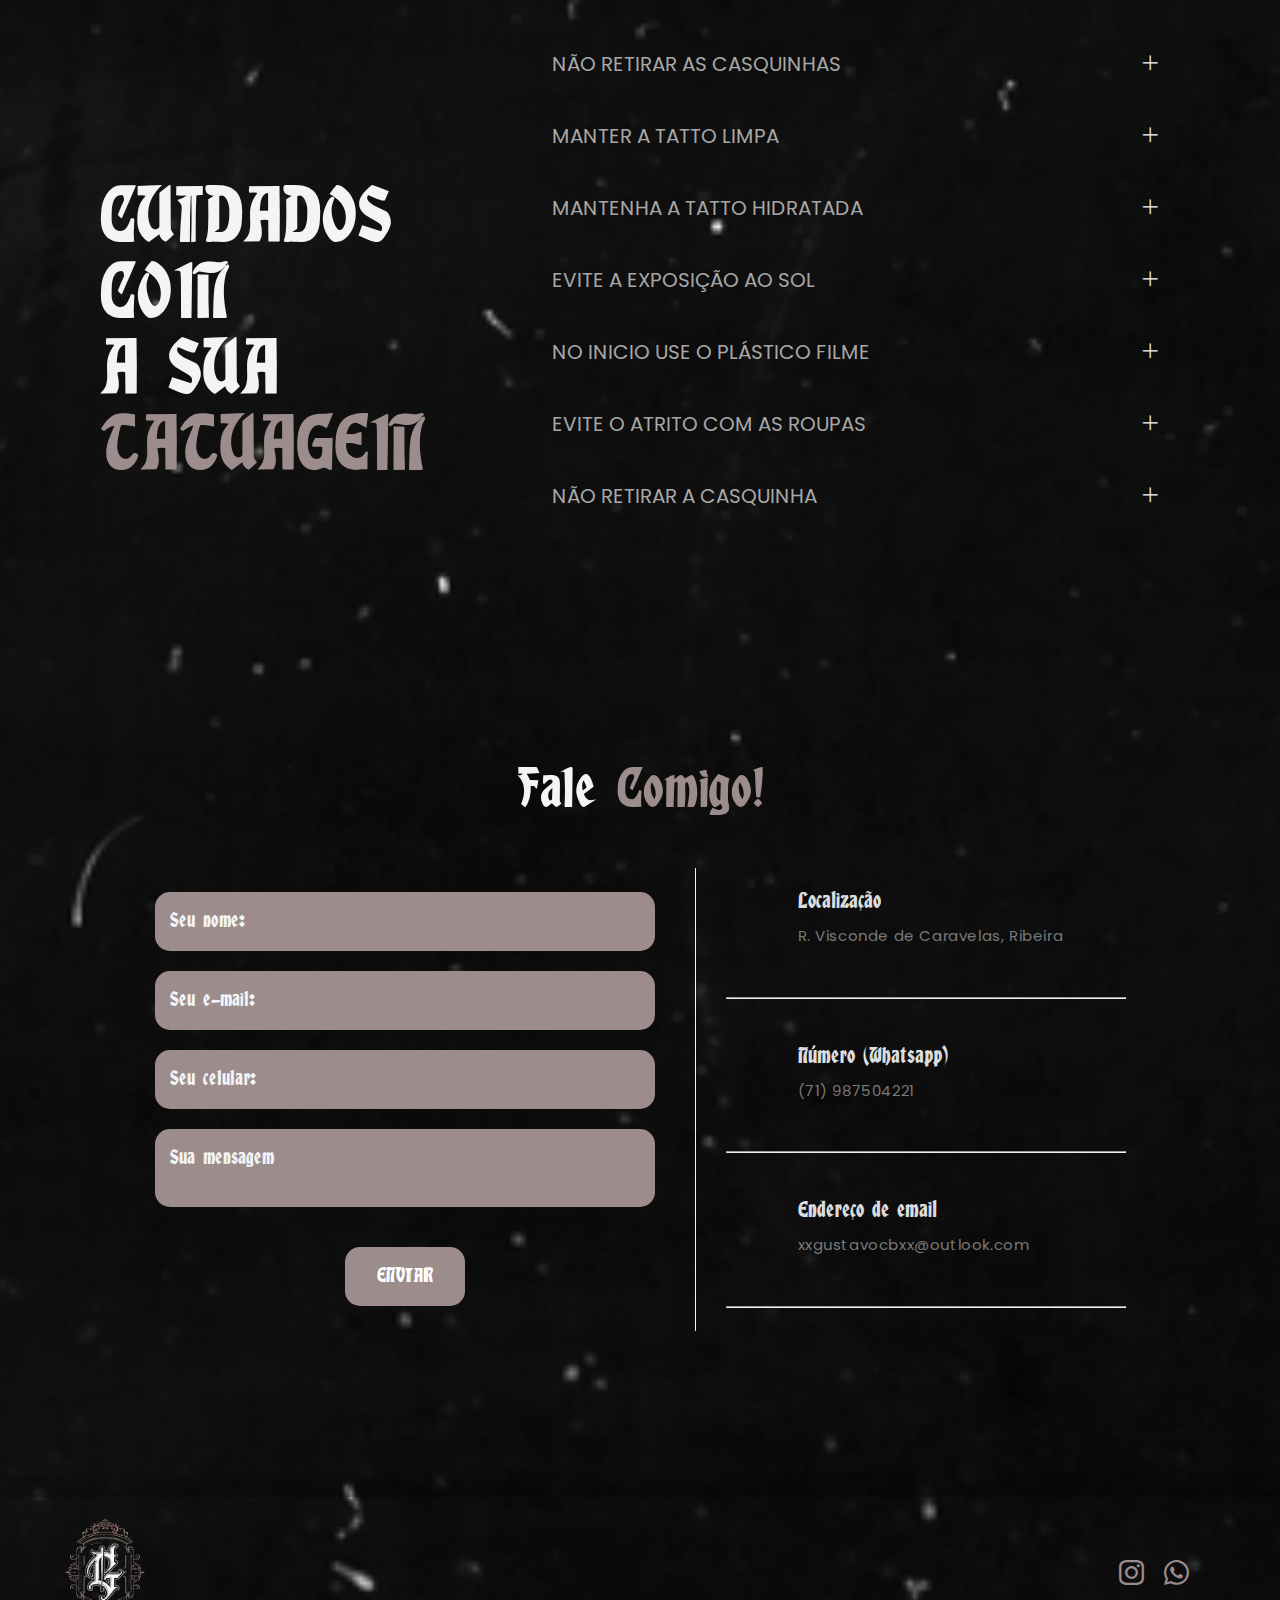
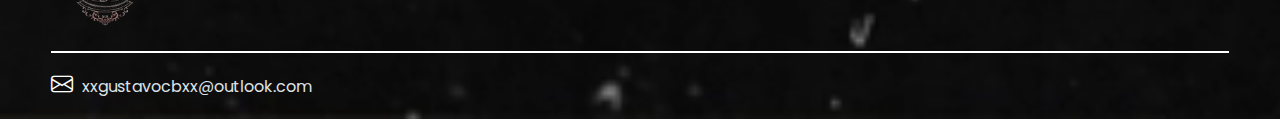
==== commit a0617787: "Add files via upload" ====
--- a/index.html
+++ b/index.html
@@ -39,7 +39,7 @@
 
                 <div class="txt-home">
                     <h1>Tatuagens Realistas que Contam Histórias!</h1>
-                    <a href="#portfolio"><button>Veja a arte na sua Pele!</button></a>
+                    <a href="tattos.html"><button>Veja a arte na sua Pele!</button></a>
                 </div>
             </div>
         </section>
--- a/css/index/style.css
+++ b/css/index/style.css
@@ -36,7 +36,7 @@
   list-style: none;
   text-decoration: none;
   color: #a7a7a7;
-  font-family: "font2", serif;
+  font-family: "Poppins", serif;
 }
 
 span {
@@ -62,7 +62,8 @@
 }
 
 html, body {
-  max-width: 100%;
+  overflow-x: hidden;
+  width: 100%;
 }
 
 /* ESTILO DO RODAPÉ */
@@ -318,42 +319,36 @@
 }
 
 .rolagem {
-  width: 3000px;
+  width: 100%;
+  overflow: hidden;
   background-color: transparent;
-  overflow: hidden;
 }
 
 .container-rolagem {
+  display: flex;
+  align-items: center;
+  gap: 30px;
+  width: -moz-max-content;
+  width: max-content; /* conteúdo cresce com base no conteúdo */
+  animation: rolagem 20s linear infinite;
   background-color: var(--text-sub);
+}
+
+.container-rolagem .h1 {
+  white-space: nowrap;
+  display: flex;
+  align-items: center;
   font-size: 3rem;
-  width: 100%;
-  height: 200px;
-  gap: 30px;
-  position: relative;
-  cursor: context-menu;
-  display: flex;
-  align-items: center;
-}
-
-.container-rolagem .h1 {
-  max-width: 10000px;
-  max-height: 140px;
-  animation: rolagem 15s infinite alternate ease-in-out;
-  white-space: nowrap;
-  display: flex;
-  align-items: center;
-}
-
-.container-rolagem h1 {
   color: var(--text-base-dark);
 }
 
+/* Pode ajustar o tempo e velocidade aqui */
 @keyframes rolagem {
   0% {
     transform: translateX(0);
   }
   100% {
-    transform: translateX(-10000px);
+    transform: translateX(-50%);
   }
 }
 section.portfolio {
@@ -407,7 +402,6 @@
 .txt-portfolio .txt-left p {
   font-size: 35px;
   font-weight: 300;
-  font-family: "font2";
 }
 
 .portfolio button {
@@ -440,39 +434,47 @@
 
 .rolagem-img {
   background-color: transparent;
-  width: 100%;
-  max-height: 200px;
+  display: flex;
+  align-items: center;
+  gap: 30px;
+  animation: rolagem-horizontal 15s linear infinite alternate;
+  width: -moz-max-content;
+  width: max-content;
+}
+
+.rolagem.bottom .rolagem-img {
+  animation: rolagem-horizontal-reverse 15s linear infinite alternate;
+}
+
+.img-rolagem {
+  flex-shrink: 0;
+  width: 200px; /* ou o tamanho que quiser */
+  height: 200px;
+  border-radius: 10px;
   overflow: hidden;
-  position: relative;
-  display: flex;
-  align-items: center;
-}
-
-.rolagem.bottom .rolagem-img {
-  margin-right: 100px;
-}
-
-.rolagem.top .img-rolagem {
+}
+
+.img-rolagem img {
+  width: 100%;
   height: 100%;
-  animation: rolagem-right 25s infinite alternate ease-in-out;
-}
-
-.rolagem.bottom .img-rolagem {
-  height: 100%;
-  animation: rolagem-reverse 25s infinite alternate ease-in-out;
-}
-
-@keyframes rolagem-right {
+  -o-object-fit: cover;
+     object-fit: cover;
+  display: block;
+  border-radius: 10px;
+}
+
+/* Animações suaves com base na largura do conteúdo */
+@keyframes rolagem-horizontal {
   0% {
     transform: translateX(0);
   }
   100% {
-    transform: translateX(-1490px);
-  }
-}
-@keyframes rolagem-reverse {
+    transform: translateX(-50%);
+  }
+}
+@keyframes rolagem-horizontal-reverse {
   0% {
-    transform: translateX(-1490px);
+    transform: translateX(-34%);
   }
   100% {
     transform: translateX(0);
@@ -740,6 +742,12 @@
     height: -moz-fit-content;
     height: fit-content;
   }
+  .txt-portfolio {
+    flex-direction: column-reverse;
+  }
+  .txt-portfolio .txt-left {
+    display: none;
+  }
   .txt-portfolio .txt-right {
     width: 100%;
     gap: 50px;
@@ -753,7 +761,13 @@
     font-size: 1.3rem;
   }
   .txt-portfolio .txt-left {
-    display: none;
+    width: 100%;
+    text-align: center;
+  }
+  .txt-portfolio .txt-left p {
+    font-size: 25px;
+    font-weight: normal;
+    font-family: "Poppins";
   }
   .portfolio button {
     margin-bottom: 40px;
